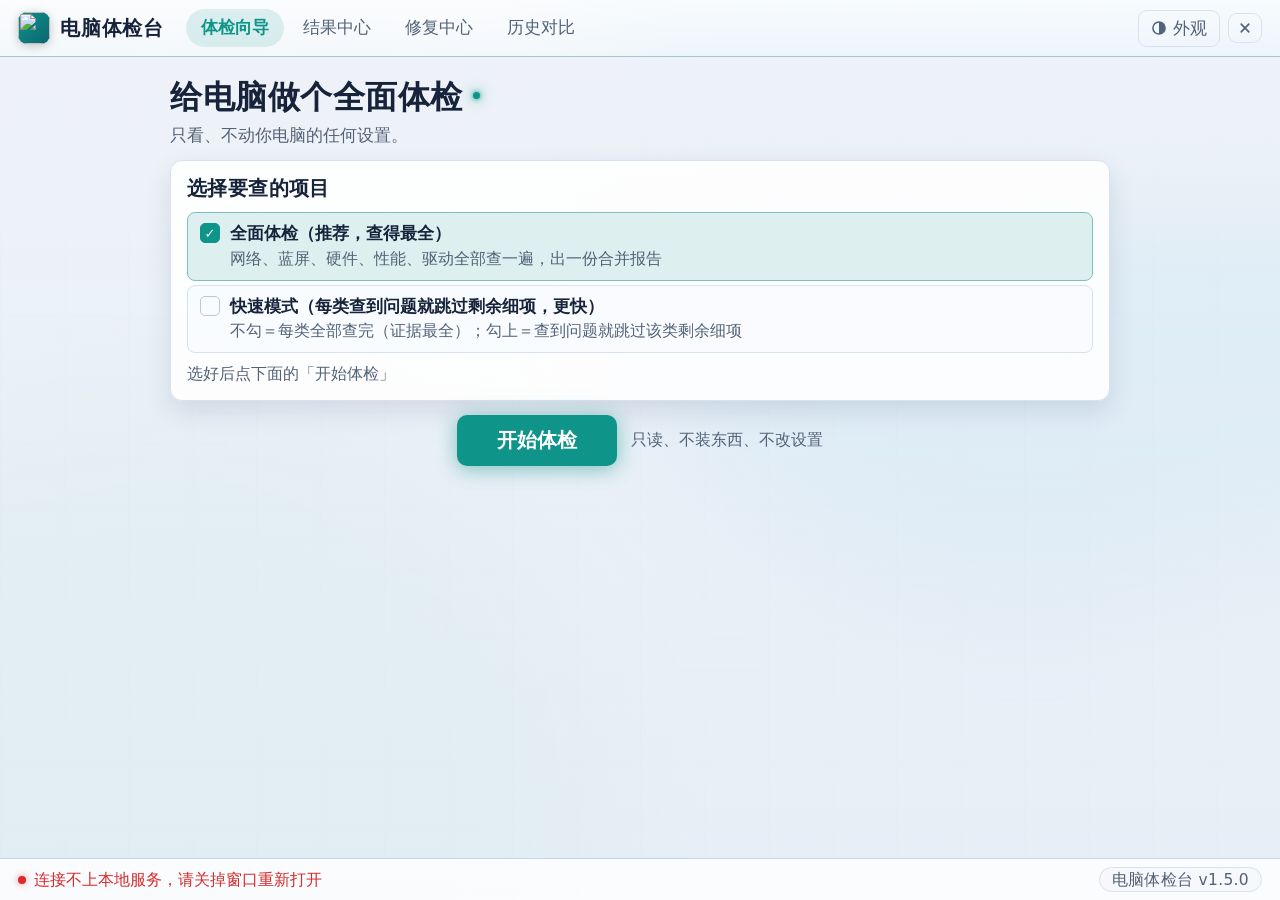
==== diag-lite/ui/index.html @ 146d3df9 "chore: 清理代码注释中的内部开发术语" ====
<!DOCTYPE html>
<html lang="zh-CN" data-theme="dark" data-accent="cyan">
<head>
<meta charset="utf-8">
<meta name="viewport" content="width=device-width, initial-scale=1">
<title data-i18n="chrome.app_title">电脑体检台</title>
<link rel="icon" type="image/png" href="favicon.png">
<link rel="stylesheet" href="style.css">
<!-- 语言包直载（零依赖断网红线：<script> 直载不用 fetch）；先于 app.js 执行 -->
<script src="i18n/zh-CN.js" charset="utf-8" defer></script>
<script src="i18n/en-US.js" charset="utf-8" defer></script>
<script src="app.js" defer></script>
</head>
<body>
<a class="skip-link" href="#main" data-i18n="chrome.skip_link">跳到主内容</a>

<header class="topbar">
  <div class="brand">
    <!-- logo 快改后门：替换 ui/brand.png 即换图（server 需带对应静态映射），勿写死进样式 -->
    <span class="brand-mark"><img src="brand.png" alt=""></span>
    <div class="brand-text"><b data-i18n="chrome.app_title">电脑体检台</b></div>
  </div>
  <nav class="tabs" id="tabs" aria-label="主导航" data-i18n-aria="chrome.nav_aria">
    <button class="tab active" data-view="wizard"><span class="tab-full" data-i18n="chrome.tab_wizard">体检向导</span><span class="tab-short" data-i18n="chrome.tab_wizard_s">向导</span></button>
    <button class="tab" data-view="results"><span class="tab-full" data-i18n="chrome.tab_results">结果中心</span><span class="tab-short" data-i18n="chrome.tab_results_s">结果</span></button>
    <button class="tab" data-view="repair"><span class="tab-full" data-i18n="chrome.tab_repair">修复中心</span><span class="tab-short" data-i18n="chrome.tab_repair_s">修复</span></button>
    <button class="tab" data-view="history"><span class="tab-full" data-i18n="chrome.tab_history">历史对比</span><span class="tab-short" data-i18n="chrome.tab_history_s">历史</span></button>
  </nav>
  <div class="top-actions">
    <button class="icon-btn" id="btn-appearance" aria-haspopup="menu" aria-expanded="false" aria-controls="appearance-menu" title="外观：明暗、强调色、背景原画" data-i18n-title="chrome.appearance_title">
      <svg class="ic" viewBox="0 0 16 16" aria-hidden="true"><circle cx="8" cy="8" r="6.1" fill="none" stroke="currentColor" stroke-width="1.5"/><path d="M8 1.9 A6.1 6.1 0 0 1 8 14.1 Z" fill="currentColor"/></svg>
      <span class="ic-label" data-i18n="chrome.appearance">外观</span>
    </button>
    <button class="icon-btn danger icon-only" id="btn-close" aria-label="关闭电脑体检台" title="关闭" data-i18n-aria="chrome.close_aria" data-i18n-title="chrome.close_title">
      <svg class="ic" viewBox="0 0 16 16" aria-hidden="true"><path d="M4.2 4.2 L11.8 11.8 M11.8 4.2 L4.2 11.8" stroke="currentColor" stroke-width="1.7" stroke-linecap="round"/></svg>
    </button>
  </div>
  <!-- 外观菜单（v1.1.0 A 段：主题/强调色/背景三个入口合并，窄窗只留图标；1025 i18n 加语言行） -->
  <div class="menu hidden" id="appearance-menu" role="menu" aria-labelledby="btn-appearance">
    <div class="menu-title" data-i18n="chrome.appearance">外观</div>
    <div class="menu-row">
      <span class="menu-label" data-i18n="chrome.menu_theme">明暗</span>
      <div class="seg" id="theme-seg">
        <button class="seg-btn" role="menuitemradio" data-theme-opt="auto" data-i18n="chrome.theme_auto">自动</button>
        <button class="seg-btn" role="menuitemradio" data-theme-opt="dark" data-i18n="chrome.theme_dark">深色</button>
        <button class="seg-btn" role="menuitemradio" data-theme-opt="light" data-i18n="chrome.theme_light">浅色</button>
      </div>
    </div>
    <div class="menu-row">
      <span class="menu-label" data-i18n="chrome.menu_lang">语言</span>
      <div class="seg" id="lang-seg">
        <button class="seg-btn" role="menuitemradio" data-lang-opt="zh-CN">中文</button>
        <button class="seg-btn" role="menuitemradio" data-lang-opt="en-US">English</button>
      </div>
    </div>
    <div class="menu-row">
      <span class="menu-label" data-i18n="chrome.menu_accent">强调色</span>
      <div class="swatches" id="accent-row"></div>
    </div>
    <div class="menu-sep"></div>
    <button class="menu-item" id="btn-bg" role="menuitem" data-i18n="chrome.btn_bg">看背景大图</button>
    <button class="menu-item" id="appearance-reset" role="menuitem" data-i18n="chrome.appearance_reset">恢复默认外观</button>
  </div>
</header>

<main id="main">
  <!-- 视图一：体检向导（单列纵向流：说明→三步→选择→开始→进度） -->
  <section class="view active" id="view-wizard">
    <div class="hero">
      <h1 data-i18n="chrome.hero_title">给电脑做个全面体检</h1>
      <p data-i18n="chrome.slogan">只看、不动你电脑的任何设置。</p>
      <p class="last-run hidden" id="last-run"></p>
    </div>
    <!-- 首次启动三步引导：没跑过体检才显示；点「知道了」或跑完一轮=永久收起（localStorage 记忆） -->
    <div class="card first-guide hidden" id="first-guide">
      <div class="card-title" data-i18n="chrome.guide_title">第一次用？跟着这三步走</div>
      <ol class="fg-steps">
        <li><b>1</b><span data-i18n-html="chrome.guide_s1_html">点「开始体检」<small>默认全面体检，不用改</small></span></li>
        <li><b>2</b><span data-i18n="chrome.guide_s2">等几分钟出报告</span></li>
        <li><b>3</b><span data-i18n="chrome.guide_s3">去「修复中心」照提示修</span></li>
      </ol>
      <div class="fg-btn-row"><button class="btn" id="fg-got-it" data-i18n="chrome.guide_ok">知道了</button></div>
    </div>
    <div class="card" id="select-card">
      <div class="card-title" data-i18n="chrome.select_title">选择要查的项目</div>
      <div class="check-grid" id="check-grid">
        <label class="check-item all" id="chk-all-item">
          <input type="checkbox" id="chk-all" checked>
          <span class="box"></span>
          <span class="txt"><b data-i18n="chrome.all_name">全面体检（推荐，查得最全）</b><small id="chk-all-tip" data-i18n="chrome.all_tip">网络、蓝屏、硬件、性能、驱动全部查一遍，出一份合并报告</small></span>
        </label>
        <!-- 五棵单树由 app.js 按 /api/meta 注入 -->
      </div>
      <label class="check-item fast" id="chk-fast-item">
        <input type="checkbox" id="chk-fast">
        <span class="box"></span>
        <span class="txt"><b data-i18n="chrome.fast_name">快速模式（每类查到问题就跳过剩余细项，更快）</b><small data-i18n="chrome.fast_tip">不勾＝每类全部查完（证据最全）；勾上＝查到问题就跳过该类剩余细项</small></span>
      </label>
      <div class="hint" id="sel-hint" data-i18n="chrome.sel_hint">选好后点下面的「开始体检」</div>
    </div>
    <div class="cta-row">
      <button class="btn-primary" id="btn-run" data-i18n="chrome.run">开始体检</button>
      <span class="cta-note" data-i18n="chrome.cta_note">只读、不装东西、不改设置</span>
    </div>
    <div class="card hidden" id="run-card">
      <div class="run-head">
        <div class="current" id="current-label" data-i18n="chrome.preparing">正在准备…</div>
        <div class="pct" id="pct-label">0 / 0 项</div>
      </div>
      <div class="progress"><div class="progress-fill" id="progress-fill"></div></div>
      <div class="log" id="log-box" role="log" aria-live="polite"></div>
    </div>
  </section>

  <!-- 视图二：结果中心（v1.1.0 A 段：问题优先——按严重度归并，全部检查项另开一页） -->
  <section class="view" id="view-results">
    <div class="verdict-banner hidden" id="verdict-banner"></div>
    <!-- 先修这个（v1.4.0）：跨树根因关联+行动优先级——同一元凶的多项 FAIL 合并成一个行动项，
         按收益÷风险×把握排序；每项一键跳修复中心对应卡或该项说明。纯前端规则表，判定层零碰 -->
    <div class="card first-fix hidden" id="first-fix"></div>
    <!-- 和上次比：本次 vs 上一份报告的一行摘要（无历史报告时不显示） -->
    <div class="card delta-bar hidden" id="delta-bar"></div>

    <div class="card empty-state hidden" id="result-empty">
      <div class="empty-glyph" aria-hidden="true">✦</div>
      <h3 data-i18n="chrome.empty_results_title">还没有体检结果</h3>
      <p data-i18n="chrome.empty_results_body">跑完一轮体检，这里会按「高 / 中 / 低」把问题列出来，每一项都能直接跳到修复方式。</p>
      <button class="btn-primary" id="btn-empty-run" data-i18n="chrome.empty_run">去跑体检</button>
    </div>

    <div id="results-body" class="hidden">
      <div class="results-bar">
        <div class="seg" id="result-filter" role="tablist" aria-label="结果视图">
          <button class="seg-btn active" id="filter-problems" data-filter="problems" role="tab" aria-selected="true"><span data-i18n="chrome.filter_problems">只看问题</span><span class="seg-count" id="cnt-problems"></span></button>
          <button class="seg-btn" id="filter-all" data-filter="all" role="tab" aria-selected="false"><span data-i18n="chrome.filter_all">全部检查项</span><span class="seg-count" id="cnt-all"></span></button>
        </div>
        <div class="results-actions">
          <button class="btn" id="btn-browser" disabled data-i18n="chrome.full_report">完整报告</button>
          <button class="btn" id="btn-copylist" disabled data-i18n="chrome.copy_list">复制问题清单</button>
          <button class="btn" id="btn-folder" data-i18n="chrome.report_folder">报告文件夹</button>
          <button class="btn" id="btn-again" data-i18n="chrome.run_again">再跑一次</button>
        </div>
      </div>
      <div class="split">
        <div class="card tree-card">
          <div class="problems hidden" id="problem-list"></div>
          <div class="tree hidden" id="result-tree"></div>
        </div>
        <div class="detail">
          <div class="detail-head">
            <h2 id="sel-title" data-i18n="chrome.pick_check">选择一个检查项</h2>
            <button class="btn" id="btn-goto-repair" hidden data-i18n="chrome.goto_repair">去修复</button>
          </div>
          <div class="detail-hint hidden" id="detail-hint"></div>
          <details class="ev-fold" id="ev-fold">
            <summary id="ev-label" data-i18n="chrome.ev_label">看原始记录（这一项查了什么）</summary>
            <pre class="ev" id="ev-box"></pre>
          </details>
          <div class="detail-label" id="detail-label" data-i18n="chrome.how_fix">怎么修</div>
          <pre class="sug" id="sug-box"></pre>
          <button class="btn" id="btn-copy" disabled data-i18n="chrome.copy_fix">复制修复方法</button>
        </div>
      </div>
      <details class="glossary" id="glossary">
        <summary data-i18n="chrome.glossary_summary">术语小抄（SKIP / WHEA / 驱动过滤层 / 还原点…）</summary>
        <dl id="glossary-list"></dl>
      </details>
    </div>
  </section>

  <!-- 视图三：修复中心（绿=可代跑，黄=确认后代跑，红=只给步骤；常用修复折叠到最后） -->
  <section class="view" id="view-repair">
    <div class="hero small">
      <h1 data-i18n="chrome.tab_repair">修复中心</h1>
      <p data-i18n-html="chrome.repair_hero_html">先看问题，再决定修不修。<span class="lv-inline green">绿色</span>可以直接代跑，<span class="lv-inline yellow">黄色</span>逐项确认后才会动，<span class="lv-inline red">红色</span>只给步骤、工具永远不动手。红色动作弄错可能开不了机，一定先看完「怎么撤销」。</p>
    </div>
    <div class="card">
      <div class="card-title repair-count-title"><span data-i18n="chrome.repair_round_title">这轮查出来的问题</span><span class="ri-count" id="ri-count"></span></div>
      <div id="repair-list"><div class="placeholder" data-i18n="chrome.repair_placeholder">还没有检查结果——先去「体检向导」跑一轮；下面的常用修复不用体检也能用。</div></div>
    </div>
    <!-- 修复小史：最近修过什么、成没成；没修过就不显示 -->
    <details class="card rep-hist hidden" id="repair-hist">
      <summary data-i18n="chrome.repair_hist_title">修复小史（最近 20 次）</summary>
      <div id="rep-hist-body"></div>
    </details>
  </section>

  <!-- 视图四：历史对比（报告列表+两次对比+问题数趋势；只读展示层） -->
  <section class="view" id="view-history">
    <div class="hero small">
      <h1 data-i18n="chrome.hist_hero_title">历史对比</h1>
      <p data-i18n="chrome.hist_hero_body">每次体检的记录都留在这里。选两份报告对比，能看到哪些问题修好了、哪些是新出现的。</p>
    </div>
    <div class="card">
      <div class="card-title" data-i18n="chrome.hist_list_title">体检记录</div>
      <div id="hist-list" class="hist-list"><div class="placeholder" data-i18n="chrome.hist_placeholder">还没有历史报告——跑完一轮体检，这里会记住每次的结果。</div></div>
    </div>
    <div class="card" id="hist-compare-card" hidden>
      <div class="card-title" data-i18n="chrome.cmp_title">两次对比</div>
      <div class="cmp-pick">
        <label class="cmp-lab"><span data-i18n="chrome.cmp_old">较早一次</span><select id="cmp-old"></select></label>
        <label class="cmp-lab"><span data-i18n="chrome.cmp_new">较近一次</span><select id="cmp-new"></select></label>
        <button class="btn" id="btn-compare" data-i18n="chrome.cmp_btn">对比</button>
      </div>
      <div id="cmp-out" class="cmp-out"></div>
    </div>
    <div class="card" id="hist-trend-card" hidden>
      <div class="card-title" data-i18n="chrome.trend_title">问题数趋势</div>
      <p class="hint" data-i18n="chrome.trend_hint">每份报告发现的问题数，越低越好。改善还是恶化，一眼可看。</p>
      <div id="trend-list" class="trend-list"></div>
    </div>
  </section>
</main>

<footer class="statusbar">
  <span id="status-left" data-state="idle" data-i18n="chrome.status_ready">就绪</span>
  <span id="status-right"><span class="ver-chip">电脑体检台 v1.5.0</span></span>
</footer>

<!-- 关闭确认弹层（网页内弹层，不用同步模态框） -->
<div class="overlay hidden" id="overlay" role="dialog" aria-modal="true" aria-labelledby="ov-title">
  <div class="modal">
    <div class="modal-title" id="ov-title" data-i18n="chrome.quit_title">体检没跑完，确定退出？</div>
    <div class="modal-sub" data-i18n="chrome.quit_body">退出会停掉正在跑的检查，这一轮不会出报告。</div>
    <div class="modal-btns">
      <button class="btn-primary" id="modal-stay" data-i18n="chrome.quit_stay">继续检查</button>
      <button class="btn danger" id="modal-exit" data-i18n="chrome.quit_exit">退出</button>
    </div>
  </div>
</div>

<!-- 复制兜底弹层（自动复制失败的极端环境：文字已选好，按 Ctrl+C 即可） -->
<div class="overlay hidden" id="copy-overlay" role="dialog" aria-modal="true" aria-labelledby="copy-title">
  <div class="modal">
    <div class="modal-title" id="copy-title" data-i18n="chrome.copy_fix">复制修复方法</div>
    <div class="modal-sub" data-i18n="chrome.copy_fallback_body">自动复制没成功。下面的文字已经替你选好了——按 Ctrl+C 复制，再点「好了」。</div>
    <textarea id="copy-ta" readonly rows="9"></textarea>
    <div class="modal-btns"><button class="btn-primary" id="copy-ok" data-i18n="chrome.copy_ok">好了</button></div>
  </div>
</div>

<!-- 背景图弹层（程序生成图；点任意处关闭） -->
<div class="overlay hidden" id="bg-overlay">
  <figure class="bg-figure">
    <div class="bg-pair">
      <div class="bg-item">
        <img src="bg.jpg" alt="深色主题背景图" data-i18n-aria="chrome.bg_dark">
        <span data-i18n="chrome.bg_dark">深色主题背景</span>
      </div>
      <div class="bg-item">
        <img src="bg-light.jpg" alt="浅色主题背景图" data-i18n-aria="chrome.bg_light">
        <span data-i18n="chrome.bg_light">浅色主题背景</span>
      </div>
    </div>
    <figcaption data-i18n="chrome.bg_caption">程序生成的抽象背景图 · 无版权限制 · 点任意处关闭</figcaption>
  </figure>
</div>

<!-- 收尾告别层（服务已停、窗口待关时兜底显示） -->
<div class="overlay hidden" id="bye-overlay" role="dialog" aria-modal="true" aria-labelledby="bye-title">
  <div class="modal">
    <div class="modal-title" id="bye-title" data-i18n="chrome.bye_title">已退出</div>
    <div class="modal-sub" data-i18n="chrome.bye_body">体检服务已停止，后台没有留下任何进程。这个窗口现在可以关掉了。</div>
    <div class="modal-btns"><button class="btn-primary" id="bye-ok" data-i18n="chrome.bye_ok">好的</button></div>
  </div>
</div>

<!-- 版本更新弹层（更新内容在用户 UI 弹一次，不打扰第二次；完整开发史=仓库 CHANGELOG.md） -->
<div class="overlay hidden" id="update-modal" role="dialog" aria-modal="true" aria-labelledby="um-title">
  <div class="modal">
    <div class="modal-title" id="um-title"></div>
    <ul id="um-list" class="um-list"></ul>
    <div class="modal-btns">
      <button class="btn-primary" id="um-ok" data-i18n="chrome.um_ok">知道了</button>
    </div>
  </div>
</div>

<!-- 修复执行前确认弹层（绿色需管理员预告 / 黄色逐项确认三行+回滚包先行+可选还原点） -->
<div class="overlay hidden" id="repair-modal" role="dialog" aria-modal="true" aria-labelledby="rm-title">
  <div class="modal">
    <div class="modal-title" id="rm-title" data-i18n="chrome.rm_title">修复确认</div>
    <div class="modal-sub" id="rm-sub"></div>
    <div id="rm-rows"></div>
    <div class="modal-btns">
      <button class="btn" id="rm-cancel" data-i18n="chrome.rm_cancel">取消</button>
      <button class="btn-primary" id="rm-go" data-i18n="chrome.rm_go">执行</button>
    </div>
  </div>
</div>

<!-- 红级分步指南弹层（警示色；工具永不代跑；整段可复制） -->
<div class="overlay hidden" id="guide-overlay" role="dialog" aria-modal="true" aria-labelledby="gd-title">
  <div class="modal guide-modal">
    <div class="modal-title warn-title" id="gd-title" data-i18n="chrome.gd_title_default">⚠ 高风险操作 · 只给步骤，工具不会代跑</div>
    <div class="modal-sub" id="gd-sub"></div>
    <div id="gd-rows"></div>
    <div class="modal-btns">
      <button class="btn" id="gd-copy" data-i18n="chrome.gd_copy">复制全部步骤</button>
      <button class="btn-primary" id="gd-ok" data-i18n="chrome.gd_ok">我看明白了</button>
    </div>
  </div>
</div>
</body>
</html>
---- diag-lite/ui/style.css ----
/* 电脑体检台 UI · v1.2.0 · T2「霓虹深空」主题（深空底+霓虹青+发光边框）
   设计语言：深空霓虹面板 + 背景图在场（纱值随主题重拍：深 0.68/0.46/0.20/0.34，浅 0.60）；系统字体，零 CDN、零构建、断网可用。
   字号阶梯（只有四档）：--fs-1 15.5 辅助 / --fs-2 17 正文控件 / --fs-3 20 小标题 / --fs-4 32 展示
   红线（逐字保留）：pre.ev / pre.sug / .log 行高 26px，定高 338 / 260 / 208px；动字号必复测整除。
   主题：CSS 变量 + <html data-theme data-accent>（默认 accent=青色 cyan）；深色铺背景图 + 渐变纱，浅色白卡实心。 */

:root, html[data-theme="dark"] {
  color-scheme: dark;
  --bg: #060c18;
  --bg-glow: #0e1c34;
  --panel: #0a1426;
  --panel-2: #0e1a30;
  --panel-hi: #16264a;
  --line: #1b3054;
  --line-hi: #2d4e86;
  --text: #e6f2ff;
  --dim: #a3bad8;
  --faint: #66788f;
  --pass: #3fd68f;
  --fail: #ff6b6b;
  --skip: #8b98ad;
  --yellow: #ffd166;
  --accent: #4cc2ff;
  --accent-soft: rgba(76, 194, 255, .14);
  --accent-ink: #04121f;
  --shadow: 0 14px 40px rgba(0, 4, 14, .62);
  --shadow-sm: 0 2px 10px rgba(2, 8, 20, .35);
  --overlay-bg: rgba(4, 9, 18, .72);
  --radius: 12px;
  --radius-sm: 8px;
  /* 背景图层（仅深色）：顶部渐变纱护字、下部透图；bg.jpg 缺失=层不绘制，渐变兜底 */
  --bg-photo: linear-gradient(180deg, rgba(4,8,16,.68) 0%, rgba(4,8,16,.46) 28%, rgba(4,8,16,.20) 64%, rgba(4,8,16,.34) 100%), url("bg.jpg") center 24% / cover no-repeat;
}

html[data-theme="light"] {
  color-scheme: light;
  --bg: #eef2f8;
  --bg-glow: #dfe8f5;
  --panel: #ffffff;
  --panel-2: #f5f8fc;
  --panel-hi: #e9eff8;
  --line: #d8e1ee;
  --line-hi: #b9c8dd;
  --text: #16233a;
  --dim: #526277;
  --faint: #7c8a9e;
  --pass: #148a4d;
  --fail: #d92b2b;
  --skip: #5f6b80;
  --yellow: #8a5a00;
  --accent-soft: rgba(30, 120, 200, .12);
  --accent-ink: #ffffff;
  --shadow: 0 10px 26px rgba(30, 50, 90, .12);
  --shadow-sm: 0 2px 8px rgba(30, 50, 90, .10);
  --overlay-bg: rgba(220, 228, 240, .78);
  /* 浅色专用亮色图 + 轻纱（v1.2.0 片3 随主题重拍 0.74→0.60；缺文件=层不绘制回退纯色） */
  --bg-photo: linear-gradient(rgba(236, 242, 248, .60), rgba(236, 242, 248, .60)), url("bg-light.jpg") center 30% / cover no-repeat;
}

html[data-accent="cyan"]   { --accent: #2dd4bf; --accent-soft: rgba(45, 212, 191, .14); --accent-ink: #03211c; }
html[data-accent="green"]  { --accent: #3fd68f; --accent-soft: rgba(63, 214, 143, .14); --accent-ink: #04241a; }
html[data-accent="violet"] { --accent: #a78bfa; --accent-soft: rgba(167, 139, 250, .16); --accent-ink: #170a2e; }
html[data-accent="orange"] { --accent: #ffb35c; --accent-soft: rgba(255, 179, 92, .16); --accent-ink: #241202; }
html[data-accent="pink"]   { --accent: #ff7b9c; --accent-soft: rgba(255, 123, 156, .16); --accent-ink: #26060f; }
html[data-theme="light"][data-accent="cyan"]   { --accent: #0e9488; --accent-soft: rgba(14, 148, 136, .13); --accent-ink: #ffffff; }
html[data-theme="light"][data-accent="green"]  { --accent-ink: #ffffff; }
html[data-theme="light"][data-accent="violet"] { --accent-ink: #ffffff; }
html[data-theme="light"][data-accent="orange"] { --accent-ink: #2a1604; }
html[data-theme="light"][data-accent="pink"]   { --accent-ink: #ffffff; }

/* 字号四档 + 内容列宽（其它尺寸一律引用变量，不再散落 px） */
:root {
  --fs-1: 15.5px;   /* 辅助：标签、元信息、证据小字 */
  --fs-2: 17px;     /* 正文：说明、控件、按钮 */
  --fs-3: 20px;     /* 小标题：卡片标题、详情标题、主按钮 */
  --fs-4: 32px;     /* 展示：hero / 大结论 */
  --content-max: 1080px;
  --mono: Consolas, "Microsoft YaHei UI", monospace;
}

* { box-sizing: border-box; }
html, body { height: 100%; }
body {
  margin: 0;
  font-family: "Segoe UI", "Microsoft YaHei UI", system-ui, sans-serif;
  font-size: var(--fs-2);
  -webkit-font-smoothing: antialiased;
  -moz-osx-font-smoothing: grayscale;
  text-rendering: optimizeLegibility;
  color: var(--text);
  background:
    var(--bg-photo),
    radial-gradient(900px 480px at 18% -8%, var(--bg-glow) 0%, transparent 62%),
    radial-gradient(760px 460px at 82% 6%, rgba(150, 45, 60, .14) 0%, transparent 60%),
    radial-gradient(700px 420px at 105% 108%, var(--bg-glow) 0%, transparent 58%),
    var(--bg);
  display: flex; flex-direction: column;
  overflow: hidden;
}
.hidden { display: none !important; }
::selection { background: color-mix(in srgb, var(--accent) 32%, transparent); }

/* 可访问性：键盘焦点永远看得见；图案按钮都带 aria-label（index.html） */
:where(button, a, summary, textarea, input):focus-visible,
:where(.pc-item, .check-item):focus-visible {
  outline: 2px solid var(--accent);
  outline-offset: 2px;
  border-radius: 8px;
}
.check-item:focus-within { outline: 2px solid var(--accent); outline-offset: 2px; }
.skip-link {
  position: absolute; left: 12px; top: -48px; z-index: 100;
  background: var(--panel); color: var(--text); padding: 8px 14px; border-radius: 8px;
  border: 1px solid var(--line-hi); font-size: var(--fs-2); text-decoration: none;
}
.skip-link:focus { top: 10px; }

/* ---------- 顶栏 ---------- */
.topbar {
  position: relative;
  display: flex; align-items: center; gap: 16px;
  padding: 9px 18px;
  border-bottom: 1px solid color-mix(in srgb, var(--accent) 30%, var(--line));
  background: linear-gradient(180deg,
    color-mix(in srgb, var(--panel) 74%, transparent),
    color-mix(in srgb, var(--panel) 42%, transparent));
  -webkit-backdrop-filter: blur(14px); backdrop-filter: blur(14px);
  -webkit-user-select: none; user-select: none;
  flex: none;
  z-index: 30;
}
.brand { display: flex; align-items: center; gap: 10px; min-width: 0; }
.brand-mark {
  width: 32px; height: 32px; border-radius: 9px;
  display: grid; place-items: center;
  background: linear-gradient(135deg, var(--accent), color-mix(in srgb, var(--accent) 55%, #0a2a55));
  color: var(--accent-ink); overflow: hidden;
  box-shadow: 0 2px 10px rgba(0, 0, 0, .22);
  flex: none;
}
.brand-mark img { width: 100%; height: 100%; object-fit: cover; display: block; }
.brand-text { line-height: 1.15; min-width: 0; }
.brand-text b { font-size: var(--fs-3); letter-spacing: .8px; display: block; white-space: nowrap; }

.tabs { display: flex; gap: 4px; margin-left: 6px; }
.tab {
  appearance: none; border: 0; background: transparent; color: var(--dim);
  font: inherit; font-size: var(--fs-2); padding: 7px 15px 8px; cursor: pointer;
  border-radius: 999px; position: relative; white-space: nowrap;
  transition: color .16s ease, background .16s ease;
}
.tab-short { display: none; }
.tab:hover { color: var(--text); background: color-mix(in srgb, var(--panel-hi) 72%, transparent); }
.tab.active { color: var(--accent); font-weight: 600; background: var(--accent-soft); }

.top-actions { margin-left: auto; display: flex; gap: 8px; align-items: center; }
.icon-btn {
  appearance: none; font: inherit; font-size: var(--fs-2);
  color: var(--dim); background: transparent; border: 1px solid var(--line);
  border-radius: 9px; padding: 6px 12px; cursor: pointer;
  white-space: nowrap;
  transition: color .14s ease, border-color .14s ease, background .14s ease, transform .08s ease;
  display: inline-flex; align-items: center; gap: 6px;
}
.icon-btn .ic { width: 16px; height: 16px; flex: none; }
.icon-btn:hover { color: var(--text); border-color: var(--line-hi); background: var(--panel-hi); }
.icon-btn:active { transform: scale(.96); }
.icon-btn.danger:hover { color: var(--fail); border-color: var(--fail); background: color-mix(in srgb, var(--fail) 10%, transparent); }
.icon-btn.icon-only { padding: 6px 8px; }

/* 外观菜单（主题/强调色/背景三入口合并） */
.menu {
  position: absolute; right: 16px; top: calc(100% - 2px); z-index: 80;
  width: 300px;
  background: color-mix(in srgb, var(--panel) 97%, transparent);
  border: 1px solid var(--line-hi); border-radius: var(--radius);
  box-shadow: var(--shadow); padding: 14px;
  -webkit-backdrop-filter: blur(16px); backdrop-filter: blur(16px);
}
.menu-title { font-size: var(--fs-1); color: var(--dim); letter-spacing: 1px; margin-bottom: 10px; }
.menu-row { display: flex; align-items: center; gap: 10px; margin-bottom: 12px; }
.menu-label { font-size: var(--fs-1); color: var(--dim); width: 52px; flex: none; }
.menu-sep { height: 1px; background: var(--line); margin: 6px 0 8px; }
.menu-item {
  appearance: none; display: block; width: 100%; text-align: left;
  font: inherit; font-size: var(--fs-2); color: var(--text);
  background: transparent; border: 0; border-radius: 8px; padding: 8px 10px; cursor: pointer;
}
.menu-item:hover { background: var(--panel-hi); }

.seg {
  display: inline-flex; gap: 2px; padding: 2px;
  background: var(--panel-2); border: 1px solid var(--line); border-radius: 10px;
}
.seg-btn {
  appearance: none; font: inherit; font-size: var(--fs-2); cursor: pointer;
  color: var(--dim); background: transparent; border: 0; border-radius: 8px; padding: 5px 12px;
  white-space: nowrap;
}
.seg-btn:hover { color: var(--text); }
.seg-btn.active { color: var(--accent-ink); background: var(--accent); font-weight: 600; }
.seg-count { margin-left: 6px; font-size: var(--fs-1); opacity: .85; }
.swatches { display: flex; gap: 8px; flex-wrap: wrap; }
.swatch {
  width: 24px; height: 24px; border-radius: 50%; cursor: pointer; border: 2px solid transparent;
  appearance: none; padding: 0;
}
.swatch.active { border-color: var(--text); box-shadow: 0 0 0 2px var(--panel) inset; }

/* ---------- 主区与视图 ---------- */
main { flex: 1; overflow: hidden; position: relative; }
main::before {
  content: ""; position: absolute; inset: 0 0 auto 0; height: 210px; pointer-events: none;
  background: linear-gradient(to bottom, var(--bg) 0%, color-mix(in srgb, var(--bg) 72%, transparent) 52%, transparent 100%);
}
.view { position: absolute; inset: 0; overflow: auto; padding: 16px 28px 30px; display: none; }
.view.active { display: block; animation: viewIn 220ms ease-out; }
@keyframes viewIn { from { opacity: 0; transform: translateY(8px); } to { opacity: 1; transform: none; } }
.view > * { max-width: var(--content-max); margin-left: auto; margin-right: auto; }
#view-wizard > * { max-width: 940px; }
.view::-webkit-scrollbar { width: 10px; }
.view::-webkit-scrollbar-thumb { background: var(--line-hi); border-radius: 6px; }

.hero { margin: 4px auto 12px; }
.hero h1 {
  margin: 0 0 5px; font-size: clamp(26px, 2.5vw, var(--fs-4)); font-weight: 700;
  letter-spacing: .5px; line-height: 1.25;
}
html[data-theme="dark"] .hero h1 { text-shadow: 0 0 18px color-mix(in srgb, var(--accent) 42%, transparent); }
.hero h1::after {
  content: ""; display: inline-block; width: 7px; height: 7px; margin-left: 10px; border-radius: 50%;
  background: var(--accent); box-shadow: 0 0 16px var(--accent), 0 0 5px var(--accent); vertical-align: 22%;
}
.hero p { margin: 0; color: var(--dim); font-size: var(--fs-2); line-height: 1.55; }
.hero.small h1 { font-size: var(--fs-3); }
.hero.small p { font-size: var(--fs-2); }

/* 首次启动三步引导卡（常驻三步条已删，首次教学只在此卡）：没跑过体检才显示；accent 左边条醒目但不喧宾 */
.first-guide { margin: 0 auto 12px; border-left: 3px solid var(--accent); }
.fg-steps {
  list-style: none; margin: 8px 0 0; padding: 0;
  display: grid; grid-template-columns: repeat(3, 1fr); gap: 10px;
}
.fg-steps li { display: flex; align-items: flex-start; gap: 10px; }
.fg-steps b {
  flex: none; width: 24px; height: 24px; border-radius: 6px;
  display: grid; place-items: center; font-size: var(--fs-1);
  background: var(--accent-soft); color: var(--accent); border: 1px solid var(--accent);
}
html[data-theme="dark"] .fg-steps b { box-shadow: 0 0 10px color-mix(in srgb, var(--accent) 45%, transparent); }
.fg-steps span { display: flex; flex-direction: column; gap: 2px; font-size: var(--fs-2); font-weight: 600; line-height: 1.35; }
.fg-steps small { font-size: var(--fs-1); font-weight: 400; color: var(--dim); }
.fg-btn-row { margin-top: 10px; text-align: right; }
/* 版本更新弹窗清单（1024）：紧凑人话条目 */
.um-list { margin: 10px 0 0; padding-left: 20px; display: grid; gap: 6px; font-size: var(--fs-2); line-height: 1.5; }
#update-modal .modal { width: min(520px, calc(100vw - 48px)); }
@media (max-width: 560px) { .fg-steps { grid-template-columns: 1fr; } }

/* ---------- 卡片 / 勾选 ---------- */
.card {
  background: color-mix(in srgb, var(--panel) 90%, transparent);
  border: 1px solid var(--line);
  border-radius: var(--radius);
  padding: 14px 16px;
  margin-bottom: 14px;
  box-shadow: var(--shadow);
}
html[data-theme="dark"] .card {
  background: color-mix(in srgb, var(--panel) 58%, transparent);
  -webkit-backdrop-filter: blur(20px); backdrop-filter: blur(20px);
  border-color: color-mix(in srgb, var(--accent) 38%, var(--line-hi));
  box-shadow: var(--shadow), 0 0 22px color-mix(in srgb, var(--accent) 12%, transparent);
}
.card-title { font-size: var(--fs-3); font-weight: 700; color: var(--text); margin-bottom: 10px; letter-spacing: .4px; }

.check-grid { display: grid; grid-template-columns: 1fr 1fr; gap: 8px 12px; }
.check-item {
  display: flex; align-items: flex-start; gap: 10px;
  padding: 9px 12px; border: 1px solid var(--line); border-radius: var(--radius-sm);
  cursor: pointer; transition: border-color .12s, background .12s; position: relative;
  background: color-mix(in srgb, var(--panel-2) 48%, transparent);
}
.check-item:hover { border-color: var(--line-hi); background: var(--panel-2); }
.check-item:has(input:checked) { border-color: color-mix(in srgb, var(--accent) 45%, var(--line)); }
.check-item.all { grid-column: 1 / -1; background: var(--accent-soft); border-color: color-mix(in srgb, var(--accent) 35%, var(--line)); }
#check-grid > .tree-item:last-child { grid-column: 1 / -1; }
.check-item.fast { margin-top: 4px; width: 100%; }
.check-item.disabled { opacity: .55; cursor: default; }
.check-item.disabled:hover { border-color: var(--line); background: transparent; }
.check-item input { position: absolute; opacity: 0; pointer-events: none; }
.check-item .box {
  flex: none; width: 20px; height: 20px; margin-top: 1px;
  border: 1.5px solid var(--line-hi); border-radius: 5px;
  display: grid; place-items: center; font-size: 13px; color: transparent;
  transition: background .1s, border-color .1s;
}
.check-item input:checked + .box { background: var(--accent); border-color: var(--accent); color: var(--accent-ink); }
.check-item input:checked + .box::before { content: "✓"; font-weight: 700; }
.check-item .txt b { display: block; font-size: var(--fs-2); font-weight: 600; line-height: 1.4; }
.check-item .txt small {
  display: -webkit-box; -webkit-line-clamp: 2; -webkit-box-orient: vertical; overflow: hidden;
  color: var(--dim); font-size: var(--fs-1); margin-top: 2px; line-height: 1.45;
}
.hint { margin-top: 10px; font-size: var(--fs-1); color: var(--dim); min-height: 21px; line-height: 1.5; }
.hint.warn { color: var(--yellow); }
.cta-row { margin: 2px auto 14px; display: flex; gap: 14px; align-items: center; justify-content: center; flex-wrap: wrap; }
.cta-note { font-size: var(--fs-1); color: var(--dim); }

/* ---------- 按钮（只两档：17 次按钮 / 20 主按钮） ---------- */
.btn, .btn-primary {
  appearance: none; font: inherit; font-size: var(--fs-2);
  border-radius: 10px; padding: 9px 18px; cursor: pointer;
  transition: filter .12s, background .12s, border-color .12s, transform .08s;
}
.btn { color: var(--text); background: var(--panel-2); border: 1px solid var(--line); }
.btn:hover:not(:disabled) { background: var(--panel-hi); border-color: var(--line-hi); }
.btn:active:not(:disabled) { transform: translateY(1px); }
.btn:disabled { color: var(--faint); background: transparent; border-color: var(--line); cursor: default; }
.btn.danger { color: var(--fail); border-color: color-mix(in srgb, var(--fail) 45%, var(--line)); }
.btn.danger:hover:not(:disabled) { background: color-mix(in srgb, var(--fail) 14%, transparent); border-color: var(--fail); }
.btn-primary {
  color: var(--accent-ink); background: var(--accent); border: 1px solid transparent; font-weight: 700;
  font-size: var(--fs-3); min-width: 160px; padding: 11px 30px;
  box-shadow: 0 4px 18px color-mix(in srgb, var(--accent) 34%, transparent), 0 0 26px color-mix(in srgb, var(--accent) 18%, transparent);
}
.btn-primary:hover:not(:disabled) { filter: brightness(1.1); }
.btn-primary:disabled { background: var(--panel-hi); color: var(--faint); box-shadow: none; cursor: default; }
.btn-primary.danger, .btn-primary.running { background: var(--fail); color: #fff; }

.lv-inline { font-weight: 600; }
.lv-inline.green { color: var(--pass); }
.lv-inline.yellow { color: var(--yellow); }
.lv-inline.red { color: var(--fail); }

/* ---------- 跑批进度 ---------- */
.run-head { display: flex; align-items: baseline; justify-content: space-between; gap: 12px; margin-bottom: 10px; }
.current { font-size: var(--fs-2); color: var(--text); min-height: 22px; }
.pct { font-size: var(--fs-1); color: var(--dim); font-variant-numeric: tabular-nums; white-space: nowrap; }
.progress { height: 12px; border-radius: 8px; background: var(--panel-2); border: 1px solid var(--line); overflow: hidden; }
.progress-fill {
  height: 100%; width: 0%; border-radius: 7px;
  background: linear-gradient(90deg, color-mix(in srgb, var(--accent) 55%, #0a4a5e), var(--accent) 70%, color-mix(in srgb, var(--accent) 72%, #ffffff));
  box-shadow: 0 0 12px color-mix(in srgb, var(--accent) 40%, transparent);
  transition: width .3s ease;
}
.running .progress-fill {
  background-image: linear-gradient(110deg, rgba(255,255,255,.28) 25%, transparent 40%, rgba(255,255,255,.28) 60%);
  background-size: 220% 100%;
  animation: sheen 1.3s linear infinite;
}
@keyframes sheen { from { background-position: 130% 0; } to { background-position: -90% 0; } }

/* 红线块①：日志 定高 338 / 行高 26px */
.log {
  margin-top: 12px; height: 338px; overflow-y: auto;
  background: var(--panel-2); border: 1px solid var(--line); border-radius: var(--radius-sm);
  padding: 8px 12px;
  font-family: var(--mono); font-size: var(--fs-2); line-height: 26px;
  overflow-wrap: anywhere;
}
.log::-webkit-scrollbar { width: 10px; }
.log::-webkit-scrollbar-thumb { background: var(--line-hi); border-radius: 6px; }
.log .ln { white-space: pre-wrap; overflow-wrap: anywhere; }
.st-pass { color: var(--pass); }
.st-fail { color: var(--fail); }
.st-skip { color: var(--skip); }
.st-dim  { color: var(--dim); }

/* ---------- 结果中心：大结论 ---------- */
.verdict-banner {
  display: flex; align-items: center; gap: 14px 22px; flex-wrap: wrap;
  background: color-mix(in srgb, var(--panel) 90%, transparent);
  border: 1px solid var(--line-hi); border-left: 4px solid var(--accent);
  border-radius: var(--radius); padding: 16px 22px; margin-bottom: 14px;
  box-shadow: var(--shadow);
}
html[data-theme="dark"] .verdict-banner {
  background: color-mix(in srgb, var(--panel) 62%, transparent);
  -webkit-backdrop-filter: blur(20px); backdrop-filter: blur(20px);
  border-color: color-mix(in srgb, var(--accent) 30%, var(--line-hi));
  box-shadow: var(--shadow), 0 0 22px color-mix(in srgb, var(--accent) 10%, transparent);
}
.verdict-banner.bad { border-left-color: var(--fail); }

/* 修复小史：折叠卡，一行一次修复 */
.rep-hist summary { cursor: pointer; font-weight: 700; font-size: var(--fs-2); }
.rh-row { display: flex; align-items: baseline; gap: 12px; flex-wrap: wrap; padding: 6px 0; border-bottom: 1px solid color-mix(in srgb, var(--line) 60%, transparent); font-size: var(--fs-1); }
.rh-row:last-child { border-bottom: none; }
.rh-time { color: var(--dim); font-variant-numeric: tabular-nums; }
.rh-name { font-weight: 600; }
.rh-lv { font-size: var(--fs-1); }
.rh-lv.lv-green { color: var(--pass); }
.rh-lv.lv-yellow { color: #d9a410; }
.rh-lv.lv-red { color: var(--fail); }
.rh-ok { color: var(--pass); font-weight: 600; }
.rh-bad { color: var(--fail); font-weight: 600; }

/* 和上次比摘要行：横幅下一行，轻量不抢戏 */
.delta-bar {
  display: flex; align-items: center; justify-content: space-between; gap: 12px; flex-wrap: wrap;
  padding: 10px 16px; border-left: 4px solid var(--accent);
}

/* 先修这个（v1.4.0）：根因关联行动区——合并项+单项行动，按收益÷风险×把握排序 */
.first-fix { border-left: 4px solid var(--accent); }
.ff-intro { font-size: var(--fs-2); color: var(--dim); line-height: 1.5; margin: 2px 0 10px; }
.ff-item {
  padding: 10px 14px; margin-bottom: 8px; border-radius: var(--radius-sm);
  border: 1px solid color-mix(in srgb, var(--accent) 24%, var(--line));
  background: color-mix(in srgb, var(--panel-2) 46%, transparent);
}
.ff-item.single { border-color: var(--line); background: color-mix(in srgb, var(--panel-2) 30%, transparent); }
.ff-head { display: flex; align-items: center; gap: 8px; flex-wrap: wrap; }
.ff-head b { font-size: var(--fs-3); }
.ff-tag {
  font-size: var(--fs-1); font-weight: 600; border-radius: 999px; padding: 2px 10px;
  color: var(--accent); border: 1px solid color-mix(in srgb, var(--accent) 45%, var(--line));
  background: var(--accent-soft); white-space: nowrap;
}
.ff-tag.sev { color: var(--dim); border-color: var(--line); background: var(--panel-2); }
.ff-why { font-size: var(--fs-2); color: var(--dim); line-height: 1.5; margin: 6px 0; }
.ff-chips { display: flex; gap: 6px; flex-wrap: wrap; margin: 4px 0 6px; }
.ff-chip {
  font-size: var(--fs-1); padding: 2px 10px; border-radius: 999px; cursor: pointer;
  color: var(--dim); background: var(--panel-2); border: 1px solid var(--line);
}
.ff-chip:hover { color: var(--text); border-color: var(--line-hi); }
.ff-btns { display: flex; gap: 8px; }
.ff-btns .btn, .ff-btns .btn-primary { padding: 6px 16px; }

/* 分步指南五要素步骤：在哪/点什么/输入什么/算成功/失败了先——一行一要素零废话 */
.bb-step {
  display: flex; gap: 10px; padding: 10px 12px; margin-bottom: 8px;
  border: 1px solid color-mix(in srgb, var(--fail) 30%, var(--line));
  border-radius: var(--radius-sm); background: color-mix(in srgb, var(--panel-2) 40%, transparent);
}
.bb-num {
  flex: 0 0 auto; width: 24px; height: 24px; border-radius: 999px; margin-top: 2px;
  display: inline-flex; align-items: center; justify-content: center;
  font-size: var(--fs-1); font-weight: 700; color: var(--fail);
  border: 1px solid color-mix(in srgb, var(--fail) 45%, var(--line));
}
.bb-body { flex: 1 1 auto; min-width: 0; }
.bb-title { font-size: var(--fs-3); font-weight: 600; margin-bottom: 4px; }
.bb-lines { display: flex; flex-direction: column; gap: 3px; }
.bb-line { display: flex; gap: 8px; align-items: baseline; font-size: var(--fs-2); line-height: 1.55; }
.bb-key {
  flex: 0 0 92px; font-size: var(--fs-1); font-weight: 600; color: var(--accent);
  white-space: nowrap; text-align: right;
}
.bb-val { flex: 1 1 auto; min-width: 0; overflow-wrap: anywhere; }

/* 官方依据链接行（权威溯源） */
.src-row { border-top: 1px dashed var(--line); padding-top: 6px; margin-top: 2px; }
.src-row .ac-key { color: var(--pass); }
.src-row a { color: var(--accent); text-decoration: underline; text-underline-offset: 3px; }
.src-row a:hover { text-decoration: none; }

/* launcher 一键直达组：小卡网格；卡内=窗口名+一句用途+「打开」按钮（文案业界口径） */
.launcher-grid { display: grid; grid-template-columns: repeat(auto-fill, minmax(300px, 1fr)); gap: 10px; }
.launcher-grid .action-card { padding: 10px 12px; }
.launcher-grid .ac-badge b { font-size: var(--fs-3); }
.lc-desc { font-size: var(--fs-2); color: var(--dim); line-height: 1.5; margin: 2px 0 6px; }
.lc-src { font-size: var(--fs-1); margin-bottom: 6px; }
.lc-src a { color: var(--accent); text-decoration: underline; text-underline-offset: 3px; }
.launcher-grid .ac-btns .btn { padding: 6px 22px; }




.delta-txt { font-size: var(--fs-2); font-weight: 600; }
.verdict-banner.ok { border-left-color: var(--pass); }
.vb-big { font-size: var(--fs-4); font-weight: 700; line-height: 1.2; letter-spacing: .5px; }
.vb-big.bad { color: var(--fail); }
.vb-big.ok { color: var(--pass); }
.vb-sub { flex: 1 1 280px; font-size: var(--fs-2); color: var(--dim); line-height: 1.5; }
.vb-stats { display: flex; gap: 8px; flex-wrap: wrap; }
.vb-sev {
  display: inline-flex; align-items: center; gap: 6px;
  font-size: var(--fs-1); font-weight: 600; border-radius: 999px; padding: 2px 11px;
  border: 1px solid var(--line); background: var(--panel-2); color: var(--dim);
}
.vb-sev.high { color: var(--fail); border-color: color-mix(in srgb, var(--fail) 45%, var(--line)); }
.vb-sev.medium { color: var(--yellow); border-color: color-mix(in srgb, var(--yellow) 45%, var(--line)); }
.vb-sev.low { color: var(--skip); }
.vb-btn { margin-left: auto; }

/* ---------- 结果中心：工具条 + 双栏 ---------- */
.results-bar {
  display: flex; align-items: center; gap: 12px; flex-wrap: wrap;
  margin-bottom: 12px;
}
.results-actions { margin-left: auto; display: flex; gap: 8px; flex-wrap: wrap; }
.results-actions .btn { padding: 7px 14px; }

.split { display: grid; grid-template-columns: minmax(300px, 1fr) 1.5fr; gap: 14px; align-items: start; }
.split > * { min-width: 0; }
.tree-card { padding: 10px 8px; max-height: calc(100vh - 250px); overflow-y: auto; }
.tree-card::-webkit-scrollbar { width: 12px; }
.tree-card::-webkit-scrollbar-thumb { background: var(--line-hi); border-radius: 6px; }
.detail {
  padding: 14px 16px;
  background: color-mix(in srgb, var(--panel) 58%, transparent);
  border: 1px solid color-mix(in srgb, var(--accent) 20%, var(--line));
  border-radius: var(--radius-sm);
  -webkit-backdrop-filter: blur(20px); backdrop-filter: blur(20px);
}

/* 结果页贴一屏：页眉/工具条固定，左清单与右详情各自滚动，不被状态栏盖住 */
#view-results.active { display: flex; flex-direction: column; overflow: hidden; padding-bottom: 12px; }
#view-results > .verdict-banner, #view-results > .empty-state { flex: none; }
#results-body { flex: 1; min-height: 0; width: 100%; display: flex; flex-direction: column; }
#results-body > .results-bar { flex: none; }
#results-body > .split { flex: 1; min-height: 0; align-items: stretch; }
#results-body > .split > .tree-card { max-height: none; }
#results-body > .split > .detail { min-height: 0; overflow-y: auto; }
#results-body > .glossary { flex: none; margin: 10px 0 0; }
@media (max-width: 900px) {
  #view-results.active { display: block; overflow: auto; }
  #results-body { display: block; }
  #results-body > .split { display: block; }
  #results-body > .split > .tree-card { max-height: 60vh; }
  #results-body > .split > .detail { overflow: visible; }
  #result-empty { margin-top: 6vh; }
}

/* 全部检查项树 */
.tree details { margin-left: 4px; }
.tree summary {
  cursor: pointer; list-style: none; padding: 5px 8px; border-radius: 7px;
  font-size: var(--fs-2); display: flex; align-items: baseline; gap: 6px; flex-wrap: wrap;
  overflow-wrap: anywhere;
}
.tree summary::-webkit-details-marker { display: none; }
.tree summary:hover { background: var(--panel-2); }
.tree summary::before { content: "▸"; color: var(--faint); font-size: 13px; transition: transform .12s; flex: none; }
.tree details[open] > summary::before { transform: rotate(90deg); }
.tree summary .t { flex: 1 1 150px; min-width: 0; overflow-wrap: anywhere; }
.tree summary .mark { flex: none; font-size: var(--fs-1); font-weight: 600; }
.tree summary .mark.pass { color: var(--pass); }
.tree summary .mark.fail { color: var(--fail); }
.tree summary .mark.skip { color: var(--skip); }
.tree .node-children { margin-left: 16px; border-left: 1px solid var(--line); padding-left: 4px; }
.tree .leaf {
  display: flex; align-items: center; gap: 6px; flex-wrap: wrap;
  padding: 4px 8px; margin-left: 20px; border-radius: 7px; cursor: pointer; font-size: var(--fs-1);
  font-family: var(--mono); line-height: 1.5;
}
.tree .leaf:hover { background: var(--panel-2); }
.placeholder, .tree .placeholder { color: var(--faint); font-size: var(--fs-2); padding: 14px 10px; line-height: 1.6; }

/* ---------- 结果中心：问题清单（按严重度归并） ---------- */
.problems { padding: 2px; }
.problem-card {
  border: 1px solid var(--line); border-left: 4px solid var(--skip);
  border-radius: var(--radius-sm); background: color-mix(in srgb, var(--panel-2) 70%, transparent);
  margin-bottom: 10px; overflow: hidden;
}
.problem-card.sev-high { border-left-color: var(--fail); }
.problem-card.sev-medium { border-left-color: var(--yellow); }
.problem-card.sev-low { border-left-color: var(--skip); }
.problem-card.sev-skip { border-left-color: var(--skip); background: color-mix(in srgb, var(--panel-2) 42%, transparent); }
.pc-head { display: flex; align-items: center; gap: 9px; flex-wrap: wrap; padding: 11px 13px 4px; }
.pc-head b { font-size: var(--fs-2); }
.sev-badge {
  flex: none; font-size: var(--fs-1); font-weight: 700; border-radius: 6px; padding: 1px 8px;
  border: 1px solid var(--line); color: var(--dim); background: var(--panel-2);
}
.sev-badge.high { color: var(--fail); border-color: color-mix(in srgb, var(--fail) 50%, var(--line)); background: color-mix(in srgb, var(--fail) 10%, transparent); }
.sev-badge.medium { color: var(--yellow); border-color: color-mix(in srgb, var(--yellow) 50%, var(--line)); background: color-mix(in srgb, var(--yellow) 10%, transparent); }
.sev-badge.low { color: var(--skip); }
.pc-count { margin-left: auto; font-size: var(--fs-1); color: var(--faint); white-space: nowrap; }
.pc-note { padding: 0 13px 4px 13px; font-size: var(--fs-1); color: var(--dim); line-height: 1.55; }
.pc-items { padding: 6px 6px 4px; }
.pc-item {
  appearance: none; display: flex; align-items: baseline; gap: 8px; width: 100%;
  text-align: left; font: inherit; font-size: var(--fs-2); color: var(--text);
  background: transparent; border: 0; border-radius: 8px; padding: 7px 9px; cursor: pointer;
  line-height: 1.45;
}
.pc-item:hover { background: var(--panel-hi); }
.pc-item.active { background: var(--accent-soft); box-shadow: inset 2px 0 0 var(--accent); }
.pc-st { flex: none; font-size: var(--fs-1); font-weight: 600; white-space: nowrap; }
.pc-tree { margin-left: auto; font-size: var(--fs-1); color: var(--faint); white-space: nowrap; }
.pc-foot { display: flex; justify-content: flex-end; padding: 2px 12px 12px; }
.pc-foot .btn { padding: 7px 16px; }

/* 空态 */
.empty-state { text-align: center; padding: 40px 24px; }
.empty-state h3 { margin: 0 0 8px; font-size: var(--fs-3); }
.empty-state p { margin: 0 auto 18px; max-width: 560px; color: var(--dim); font-size: var(--fs-2); line-height: 1.6; }
.empty-glyph {
  width: 54px; height: 54px; margin: 0 auto 14px; border-radius: 12px;
  display: grid; place-items: center; font-size: 24px; color: var(--accent);
  background: var(--accent-soft); border: 1px solid color-mix(in srgb, var(--accent) 35%, var(--line));
}
html[data-theme="dark"] .empty-glyph { box-shadow: 0 0 18px color-mix(in srgb, var(--accent) 30%, transparent); }

/* ---------- 详情面板 ---------- */
.detail-head { display: flex; align-items: flex-start; gap: 12px; margin-bottom: 10px; }
.detail h2 { margin: 0; font-size: var(--fs-3); line-height: 1.45; word-break: break-word; flex: 1; min-width: 0; }
.detail-head .btn { flex: none; padding: 6px 14px; }
.detail-hint {
  margin: 0 0 12px; padding: 10px 13px; border-radius: var(--radius-sm);
  background: color-mix(in srgb, var(--accent) 8%, var(--panel-2));
  border: 1px solid color-mix(in srgb, var(--accent) 22%, var(--line));
  font-size: var(--fs-1); color: var(--dim); line-height: 1.6;
}
.detail-hint p { margin: 0 0 5px; }
.detail-hint p:last-child { margin-bottom: 0; }
.detail-hint b { color: var(--text); }
.detail-label { font-size: var(--fs-1); color: var(--dim); margin: 2px 2px 6px; }

/* 红线块②：证据/建议 限高 260 / 行高 26px */
pre.ev, pre.sug {
  margin: 0 0 12px; padding: 11px 14px;
  background: var(--panel-2); border: 1px solid var(--line); border-radius: var(--radius-sm);
  font-family: var(--mono); font-size: var(--fs-2); line-height: 26px;
  white-space: pre-wrap; overflow-wrap: anywhere;
  max-height: 260px; overflow-y: auto; color: var(--text);
}
pre.ev::-webkit-scrollbar, pre.sug::-webkit-scrollbar { width: 10px; }
pre.ev::-webkit-scrollbar-thumb, pre.sug::-webkit-scrollbar-thumb { background: var(--line-hi); border-radius: 6px; }

/* 折叠条（原始记录 / 步骤 / 术语） */
.ev-fold, .steps-fold, .glossary { margin: 2px 2px 12px; }
.glossary { margin-top: 18px; }
.ev-fold > summary, .steps-fold > summary, .glossary > summary {
  cursor: pointer; list-style: none; display: inline-flex; align-items: center; gap: 6px;
  font-size: var(--fs-1); color: var(--dim); padding: 5px 11px; border-radius: 8px;
  border: 1px dashed var(--line-hi);
}
.ev-fold > summary::-webkit-details-marker, .steps-fold > summary::-webkit-details-marker,
.glossary > summary::-webkit-details-marker { display: none; }
.ev-fold > summary::before, .steps-fold > summary::before, .glossary > summary::before {
  content: "▸"; font-size: 13px; transition: transform .12s;
}
.ev-fold[open] > summary::before, .steps-fold[open] > summary::before,
.glossary[open] > summary::before { transform: rotate(90deg); }
.ev-fold > summary:hover, .steps-fold > summary:hover, .glossary > summary:hover { color: var(--text); background: var(--panel-2); }
.ev-fold[open] > summary, .steps-fold[open] > summary, .glossary[open] > summary { margin-bottom: 7px; }
.glossary { background: color-mix(in srgb, var(--panel) 55%, transparent); border: 1px solid var(--line); border-radius: var(--radius); padding: 12px 16px; }
.glossary[open] {
  position: fixed; left: 50%; transform: translateX(-50%); bottom: 46px; z-index: 45;
  width: min(980px, calc(100vw - 40px)); max-height: min(72vh, 560px); overflow-y: auto;
  background: var(--panel); border-color: var(--line-hi);
  box-shadow: 0 18px 60px rgba(0, 0, 0, .45);
}
.glossary[open] > summary::after { content: "（点这里收起）"; color: var(--faint); font-weight: 400; margin-left: 6px; }
.glossary dl { margin: 8px 0 2px; display: grid; grid-template-columns: 130px 1fr; gap: 7px 14px; font-size: var(--fs-1); line-height: 1.55; }
.glossary dt { color: var(--text); font-weight: 600; }
.glossary dd { margin: 0; color: var(--dim); }

/* ---------- 修复中心 ---------- */
.repair-count-title { font-size: var(--fs-3); color: var(--text); letter-spacing: .4px; }
.ri-count { margin-left: 10px; font-size: var(--fs-2); font-weight: 700; color: var(--fail); }
.rep-sec { font-size: var(--fs-2); font-weight: 700; color: var(--dim); margin: 20px 2px 10px; letter-spacing: .5px; }
.rep-sec:first-child { margin-top: 2px; }
.rep-sec-note { font-size: var(--fs-1); color: var(--faint); margin: -4px 2px 10px; line-height: 1.5; }

.repair-item {
  border: 1px solid var(--line); border-left: 3px solid var(--line-hi);
  border-radius: var(--radius-sm); padding: 12px 14px; margin-bottom: 10px;
  background: color-mix(in srgb, var(--panel-2) 60%, transparent);
}
.repair-item.sev-high { border-left-color: var(--fail); }
.repair-item.sev-medium { border-left-color: var(--yellow); }
.repair-item.sev-low { border-left-color: var(--skip); }
html[data-theme="dark"] .repair-item, html[data-theme="dark"] .action-card {
  -webkit-backdrop-filter: blur(18px); backdrop-filter: blur(18px);
  box-shadow: 0 6px 22px rgba(0, 4, 14, .45), 0 0 16px color-mix(in srgb, var(--accent) 8%, transparent);
}
.repair-item .ri-head { display: flex; align-items: center; justify-content: space-between; gap: 10px; margin-bottom: 8px; flex-wrap: wrap; }
.repair-item .ri-title { font-size: var(--fs-2); font-weight: 600; font-family: var(--mono); }
/* 红线块③：修复方法 限高 208 / 行高 26px */
.repair-item pre {
  margin: 0; padding: 10px 12px; background: var(--panel); border: 1px solid var(--line); border-radius: 8px;
  font-family: var(--mono); font-size: var(--fs-2); line-height: 26px;
  white-space: pre-wrap; overflow-wrap: anywhere; max-height: 208px; overflow-y: auto;
}

.action-card {
  border: 1px solid var(--line); border-radius: var(--radius-sm);
  background: var(--panel); padding: 13px 15px; margin: 0 0 10px 0;
}
.action-card.lv-green  { border-left: 3px solid var(--pass); }
.action-card.lv-yellow { border-left: 3px solid var(--yellow); }
.action-card.lv-red    { border-left: 3px solid var(--fail); }
.ac-badge { display: flex; align-items: center; gap: 8px; flex-wrap: wrap; margin-bottom: 8px; }
.ac-badge b { font-size: var(--fs-2); }
.lv-tag {
  font-size: var(--fs-1); font-weight: 600; border-radius: 5px; padding: 1px 8px;
  border: 1px solid var(--line); color: var(--dim); background: var(--panel-2); white-space: nowrap;
}
.lv-tag.green  { color: var(--pass); border-color: color-mix(in srgb, var(--pass) 45%, var(--line)); }
.lv-tag.yellow { color: var(--yellow); border-color: color-mix(in srgb, var(--yellow) 45%, var(--line)); }
.lv-tag.red    { color: var(--fail); border-color: color-mix(in srgb, var(--fail) 45%, var(--line)); }
.ac-row { display: flex; gap: 8px; margin: 5px 0; align-items: baseline; }
.ac-key { flex: none; width: 68px; font-size: var(--fs-1); color: var(--dim); text-align: right; padding-top: 1px; }
.ac-val { flex: 1; font-size: var(--fs-2); line-height: 1.55; color: var(--text); overflow-wrap: anywhere; }
.ac-caveat {
  margin: 8px 0 2px; padding: 7px 11px; border-radius: 8px;
  font-size: var(--fs-1); line-height: 1.55;
  color: var(--yellow); background: color-mix(in srgb, var(--yellow) 9%, var(--panel-2));
  border: 1px solid color-mix(in srgb, var(--yellow) 30%, var(--line));
}
.ac-steps {
  margin-top: 8px; padding: 8px 10px; border-radius: 8px;
  background: var(--panel-2); border: 1px solid var(--line);
  font-family: var(--mono); font-size: var(--fs-2); line-height: 24px;
  color: var(--dim); white-space: pre-wrap; overflow-wrap: anywhere;
}
.ac-btns { margin-top: 10px; display: flex; gap: 8px; justify-content: flex-end; }
.ac-btns .btn { padding: 7px 16px; }
.ac-result { margin-top: 10px; padding: 10px 12px; border-radius: 8px; background: var(--panel-2); border: 1px solid var(--line); }
.stage-line { font-size: var(--fs-1); line-height: 24px; font-family: var(--mono); overflow-wrap: anywhere; }
.stage-out { font-size: var(--fs-1); line-height: 20px; color: var(--faint); padding-left: 18px; overflow-wrap: anywhere; }
#rm-rows .ac-steps, #gd-rows .ac-steps { margin-top: 6px; }
.action-card.flash, .repair-item.flash { outline: 2px solid var(--accent); outline-offset: 2px; animation: flash 1.6s ease; }
@keyframes flash { 0%, 100% { box-shadow: var(--shadow-sm); } 40% { box-shadow: 0 0 0 4px var(--accent-soft); } }

/* 常用修复：折叠到最后（没跑体检也能用） */
.common-fold {
  margin-top: 18px; border: 1px solid var(--line); border-radius: var(--radius-sm);
  background: color-mix(in srgb, var(--panel-2) 40%, transparent); padding: 10px 12px;
}
.common-fold > summary {
  cursor: pointer; list-style: none; font-size: var(--fs-2); font-weight: 600; color: var(--dim);
  display: flex; align-items: center; gap: 7px; padding: 2px;
}
.common-fold > summary::-webkit-details-marker { display: none; }
.common-fold > summary::before { content: "▸"; font-size: 13px; transition: transform .12s; }
.common-fold[open] > summary::before { transform: rotate(90deg); }
.common-fold > summary:hover { color: var(--text); }
.common-fold[open] > summary { margin-bottom: 8px; }
.common-fold .rep-sec-note { margin-top: 0; }

/* 修复结果（保留五段折叠与失败默认展开，只收口视觉） */
.rr-big { font-size: var(--fs-3); font-weight: 700; letter-spacing: .3px; line-height: 1.35; }
.rr-big.ok { color: var(--pass); }
.rr-big.bad { color: var(--fail); }
.rr-big.running { color: var(--text); }
.rr-sub { font-size: var(--fs-1); color: var(--dim); margin-top: 4px; line-height: 1.5; }
.rr-verify { font-size: var(--fs-1); margin-top: 6px; line-height: 1.5; }
.rr-next {
  display: flex; align-items: center; gap: 8px 14px; flex-wrap: wrap;
  margin-top: 10px; padding: 9px 13px; border-radius: 8px;
  background: color-mix(in srgb, var(--pass) 7%, var(--panel-2));
  border: 1px solid color-mix(in srgb, var(--pass) 28%, var(--line));
}
.rr-next span { font-size: var(--fs-1); color: var(--text); line-height: 1.5; }
.rr-next.bad { background: color-mix(in srgb, var(--fail) 7%, var(--panel-2)); border-color: color-mix(in srgb, var(--fail) 28%, var(--line)); }
.rr-next .btn { padding: 6px 14px; }

/* 黄级逐项确认行 */
.rm-line { display: flex; gap: 9px; align-items: flex-start; margin: 9px 0; font-size: var(--fs-2); line-height: 1.55; cursor: pointer; }
.rm-line input[type="checkbox"] {
  appearance: none; -webkit-appearance: none;
  margin-top: 3px; flex: none; width: 18px; height: 18px;
  border-radius: 5px; border: 1.5px solid var(--line-hi);
  background: var(--panel-2); cursor: pointer; position: relative;
}
.rm-line input[type="checkbox"]:checked { background: var(--accent); border-color: var(--accent); }
.rm-line input[type="checkbox"]:checked::after {
  content: ""; position: absolute; left: 5px; top: 2px;
  width: 5px; height: 9px; border: solid var(--accent-ink);
  border-width: 0 2px 2px 0; transform: rotate(42deg);
}
.rm-line input[type="checkbox"]:focus-visible { outline: 2px solid var(--accent); outline-offset: 2px; }
.rm-line b { color: var(--text); }
.rm-line span { color: var(--dim); }
.rm-line.rp span { color: var(--text); }
.rm-note { font-size: var(--fs-1); color: var(--faint); border-top: 1px solid var(--line); margin-top: 12px; padding-top: 10px; line-height: 1.55; }
.warn-title { color: var(--fail); }
.modal.guide-modal {
  width: min(640px, calc(100vw - 48px));
  border-color: color-mix(in srgb, var(--fail) 50%, var(--line-hi));
  max-height: calc(100vh - 60px);
  display: flex; flex-direction: column; overflow: hidden;   /* 步骤区独立滚动、按钮条固定卡底（R 复验残段根修） */
}
#gd-rows { flex: 1 1 auto; min-height: 0; overflow-y: auto; overflow-x: hidden; }
#repair-modal .modal { width: min(560px, calc(100vw - 48px)); max-height: calc(100vh - 60px); display: flex; flex-direction: column; overflow: hidden; }
#rm-rows { flex: 1 1 auto; min-height: 0; overflow-y: auto; overflow-x: hidden; }
.guide-modal .modal-btns, #repair-modal .modal-btns {
  flex: none;
  margin: 14px -24px -22px; padding: 12px 24px 14px;
  background: var(--panel);
  border-top: 1px solid var(--line);
  box-shadow: 0 -12px 18px -16px rgba(0, 0, 0, .55);
}

/* ---------- 状态栏 ---------- */
.statusbar {
  flex: none; display: flex; align-items: center; justify-content: space-between; gap: 12px;
  min-height: 32px; padding: 8px 18px;
  border-top: 1px solid color-mix(in srgb, var(--accent) 12%, var(--line));
  background: color-mix(in srgb, var(--panel) 82%, transparent);
  font-size: var(--fs-1); line-height: 20px; color: var(--dim);
}
#status-left { display: inline-flex; align-items: center; gap: 8px; }
#status-left::before {
  content: ""; flex: none; width: 8px; height: 8px; border-radius: 50%;
  background: var(--pass);
  box-shadow: 0 0 7px color-mix(in srgb, var(--pass) 55%, transparent);
  transition: background .2s ease;
}
#status-left[data-state="running"]::before {
  background: var(--accent); box-shadow: 0 0 7px color-mix(in srgb, var(--accent) 55%, transparent);
  animation: stpulse 1.2s ease-in-out infinite;
}
#status-left[data-state="stop"]::before { background: var(--fail); box-shadow: 0 0 7px color-mix(in srgb, var(--fail) 55%, transparent); }
@keyframes stpulse { 50% { opacity: .3; } }
#status-left.err { color: var(--fail); }
#status-right { color: var(--faint); font-variant-numeric: tabular-nums; white-space: nowrap; display: inline-flex; align-items: center; gap: 10px; }
.ver-chip {
  display: inline-block; padding: 1.5px 12px; border-radius: 999px;
  border: 1px solid var(--line); background: color-mix(in srgb, var(--panel-2) 78%, transparent);
  color: var(--dim); font-size: var(--fs-1); letter-spacing: .3px;
}
.run-time { color: var(--faint); font-size: var(--fs-1); }

/* ---------- 弹层 ---------- */
.overlay {
  position: fixed; inset: 0; z-index: 90;
  background: var(--overlay-bg);
  -webkit-backdrop-filter: blur(3px); backdrop-filter: blur(3px);
  display: grid; place-items: center;
}
.modal {
  width: min(440px, calc(100vw - 48px));
  background: var(--panel); border: 1px solid color-mix(in srgb, var(--accent) 22%, var(--line-hi)); border-radius: var(--radius);
  box-shadow: var(--shadow); padding: 22px 24px;
}
.modal-title { font-size: var(--fs-3); font-weight: 700; margin-bottom: 8px; }
.modal-sub { font-size: var(--fs-2); color: var(--dim); line-height: 1.55; margin-bottom: 16px; }
.modal-btns { display: flex; gap: 10px; justify-content: flex-end; flex-wrap: wrap; }
#copy-ta {
  width: 100%; margin-bottom: 16px; padding: 10px 12px;
  background: var(--panel-2); border: 1px solid var(--line); border-radius: 8px;
  color: var(--text); font-family: var(--mono); font-size: var(--fs-1);
  line-height: 22px; resize: vertical; white-space: pre-wrap; overflow-wrap: anywhere;
}
.bg-figure { margin: 0; max-width: min(1100px, 92vw); display: flex; flex-direction: column; gap: 10px; align-items: center; cursor: pointer; }
.bg-pair { display: flex; gap: 16px; flex-wrap: wrap; justify-content: center; align-items: flex-start; }
.bg-item { display: flex; flex-direction: column; gap: 6px; align-items: center; }
.bg-item img { width: min(460px, 43vw); aspect-ratio: 3 / 2; object-fit: cover; border-radius: 12px; border: 1px solid var(--line-hi); box-shadow: var(--shadow); display: block; }
.bg-item span { font-size: var(--fs-1); color: var(--dim); }
.bg-figure figcaption { font-size: var(--fs-1); color: var(--dim); text-align: center; line-height: 1.5; }
.bg-figure figcaption b { color: var(--text); }

/* ---------- 小屏适配 ---------- */
@media (max-width: 900px) {
  .check-grid { grid-template-columns: 1fr; }
  .split { grid-template-columns: 1fr; }
  .tree-card { max-height: none; }
  .icon-btn .ic-label { display: none; }
  .icon-btn { padding: 6px 10px; }
  .brand-text b { font-size: var(--fs-2); }
  .ic-label { display: none; }
}
@media (max-width: 780px) {
  .topbar { flex-wrap: wrap; row-gap: 4px; padding: 8px 12px; gap: 8px; }
  .tabs { order: 3; width: 100%; margin-left: 0; }
  .tab { flex: 1 1 0; text-align: center; padding: 7px 4px 8px; }
  .tab-full { display: none; }
  .tab-short { display: inline; }
  .view { padding: 16px 14px 28px; }
  .hero h1 { font-size: 26px; }
  .vb-big { font-size: 26px; }
  .results-actions { width: 100%; margin-left: 0; justify-content: flex-end; }
  .glossary dl { grid-template-columns: 1fr; gap: 3px; }
  .glossary dd { margin-bottom: 6px; }
}
@media (max-width: 560px) {
  .pc-tree { display: none; }
  .cta-row .btn-primary { width: 100%; }
  .modal-btns { justify-content: stretch; }
  .modal-btns .btn, .modal-btns .btn-primary { flex: 1 1 auto; }
}

/* 尊重系统「减少动态效果」 */
@media (prefers-reduced-motion: reduce) {
  *, *::before, *::after { animation: none !important; transition: none !important; }
  html { scroll-behavior: auto !important; }
}

/* ===== 弹层与问题卡动效（业界口径：stagger 50-100ms 间隔、modal 150-250ms ease-out；上方 prefers-reduced-motion 兜底自动豁免） ===== */
/* 弹层开合双向过渡：@starting-style + display allow-discrete（WebView2 Chromium 117+ 生效，旧内核降级瞬切=原行为） */
.overlay { transition: opacity 160ms ease-out, display 160ms allow-discrete; }
.overlay .modal { transition: transform 200ms ease-out, opacity 200ms ease-out, display 200ms allow-discrete; }
.overlay.hidden { opacity: 0; }
.overlay.hidden .modal { opacity: 0; transform: scale(.96) translateY(8px); }
@starting-style {
  .overlay:not(.hidden) { opacity: 0; }
  .overlay:not(.hidden) .modal { opacity: 0; transform: scale(.96) translateY(8px); }
}
/* 结果页问题卡进场 stagger：挂在 .view.active 上=每次进结果视图才播；50ms 间隔封顶 8 张 */
#view-results.active .problem-card { animation: cardIn 220ms ease-out backwards; }
#view-results.active .problem-card:nth-child(2) { animation-delay: 50ms; }
#view-results.active .problem-card:nth-child(3) { animation-delay: 100ms; }
#view-results.active .problem-card:nth-child(4) { animation-delay: 150ms; }
#view-results.active .problem-card:nth-child(5) { animation-delay: 200ms; }
#view-results.active .problem-card:nth-child(6) { animation-delay: 250ms; }
#view-results.active .problem-card:nth-child(7) { animation-delay: 300ms; }
#view-results.active .problem-card:nth-child(n+8) { animation-delay: 350ms; }
@keyframes cardIn { from { opacity: 0; transform: translateY(10px); } to { opacity: 1; transform: none; } }
/* 修复结果大结论一次性 pop（成功/失败对称给反馈感） */
.rr-big.ok, .rr-big.bad { animation: popIn 300ms ease-out; }
@keyframes popIn { from { opacity: 0; transform: scale(.94); } to { opacity: 1; transform: none; } }

/* 上次体检时间戳（向导 hero，localStorage 本机记忆） */
.last-run { font-size: var(--fs-1); color: var(--dim); margin-top: 6px; }

/* ---------- 历史对比视图（列表+两次对比+趋势条；跟随深浅主题变量） ---------- */
.hist-list { display: flex; flex-direction: column; gap: 6px; }
.hist-item { display: flex; align-items: center; gap: 14px; padding: 9px 12px; background: var(--panel-2); border: 1px solid var(--line); border-radius: 8px; font-size: var(--fs-2); }
.hist-time { color: var(--dim); min-width: 135px; }
.hist-tree { flex: 1; color: var(--text); }
.hist-fail { font-weight: 600; }
.hist-fail.bad { color: var(--bad, #ff7d7d); }
.hist-fail.ok { color: var(--ok, #56d29c); }

.cmp-pick { display: flex; align-items: center; gap: 12px; flex-wrap: wrap; margin: 10px 0 14px; }
.cmp-lab { display: flex; align-items: center; gap: 8px; color: var(--dim); font-size: var(--fs-1); }
.cmp-pick select { background: var(--panel-2); color: var(--text); border: 1px solid var(--line-hi); border-radius: 8px; padding: 6px 10px; font-size: var(--fs-1); max-width: 340px; }
.cmp-out { margin-top: 4px; }
.cmp-sum { font-size: var(--fs-2); color: var(--text); margin-bottom: 10px; }
.cmp-sum .better { color: var(--ok, #56d29c); font-weight: 600; }
.cmp-sum .worse { color: var(--bad, #ff7d7d); font-weight: 600; }
.cmp-rows { display: flex; flex-direction: column; gap: 6px; }
.cmp-row { display: flex; align-items: baseline; gap: 10px; padding: 8px 12px; border-radius: 8px; background: var(--panel-2); border-left: 3px solid var(--line); font-size: var(--fs-2); }
.cmp-row.better { border-left-color: var(--ok, #56d29c); }
.cmp-row.worse { border-left-color: var(--bad, #ff7d7d); }
.cmp-row.still { border-left-color: var(--warn, #e8b34b); }
.cmp-tag { font-weight: 700; min-width: 40px; }
.cmp-row.better .cmp-tag { color: var(--ok, #56d29c); }
.cmp-row.worse .cmp-tag { color: var(--bad, #ff7d7d); }
.cmp-row.still .cmp-tag { color: var(--warn, #e8b34b); }
.cmp-name { font-weight: 600; }
.cmp-txt { color: var(--dim); font-size: var(--fs-1); }

.trend-list { display: flex; flex-direction: column; gap: 6px; margin-top: 8px; }
.trend-row { display: flex; align-items: center; gap: 12px; }
.trend-time { color: var(--dim); font-size: var(--fs-1); min-width: 135px; }
.trend-bar { flex: 1; height: 12px; background: var(--panel-2); border-radius: 6px; overflow: hidden; }
.trend-bar i { display: block; height: 100%; border-radius: 6px; }
.trend-bar i.bad { background: var(--bad, #ff7d7d); }
.trend-bar i.ok { background: var(--ok, #56d29c); }
.trend-val { min-width: 28px; text-align: right; font-weight: 600; }
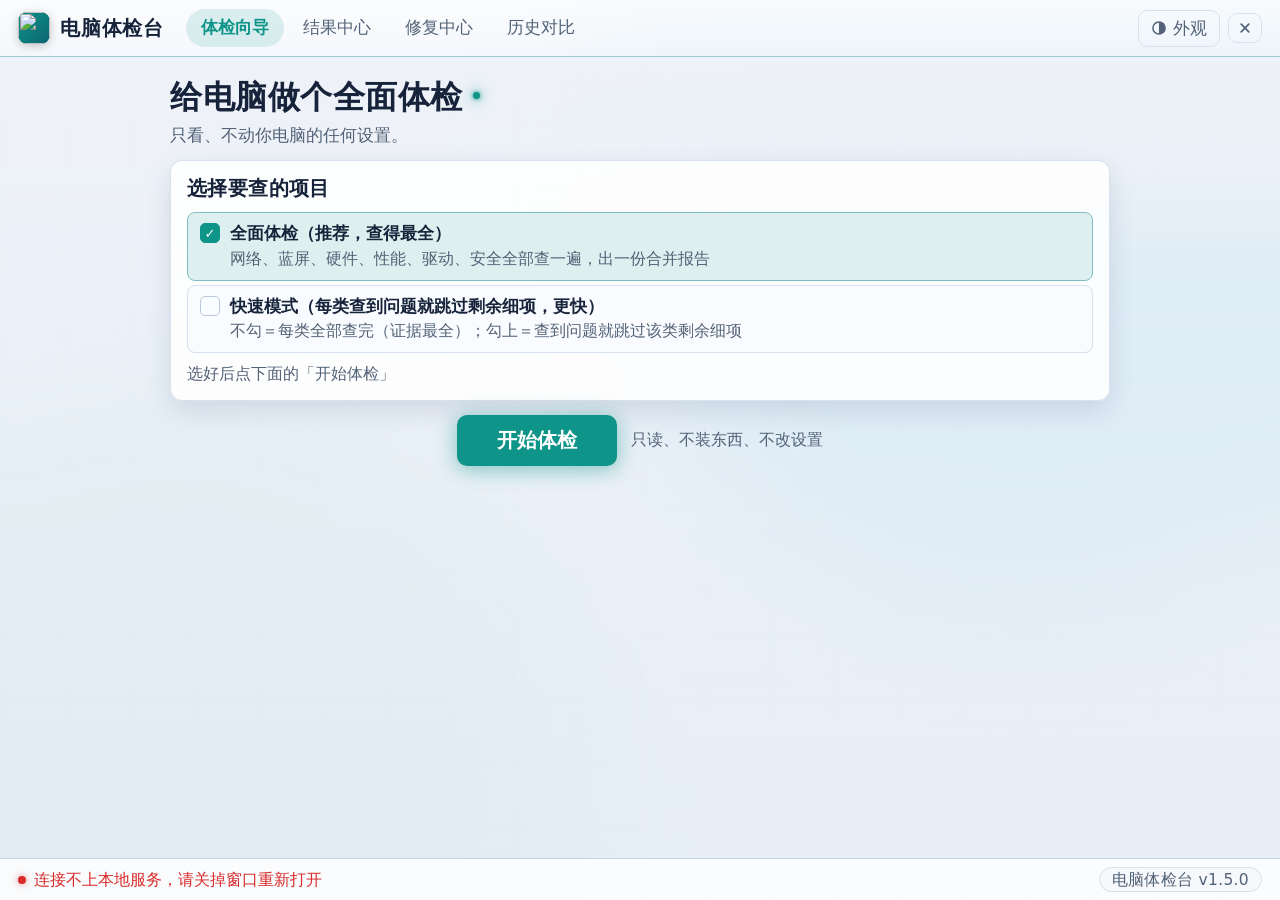
==== commit d4fa9d6d: "feat: 新增安全体检树（Defender/排除项/UAC/防火墙/BitLocker/计划任务 8 项） - trees/security.yaml：第六棵体检树（Defender 防病毒+系统加" ====
--- a/diag-lite/ui/index.html
+++ b/diag-lite/ui/index.html
@@ -89,7 +89,7 @@
           <span class="box"></span>
           <span class="txt"><b data-i18n="chrome.all_name">全面体检（推荐，查得最全）</b><small id="chk-all-tip" data-i18n="chrome.all_tip">网络、蓝屏、硬件、性能、驱动全部查一遍，出一份合并报告</small></span>
         </label>
-        <!-- 五棵单树由 app.js 按 /api/meta 注入 -->
+        <!-- 单树选项由 app.js 按 /api/meta 注入 -->
       </div>
       <label class="check-item fast" id="chk-fast-item">
         <input type="checkbox" id="chk-fast">
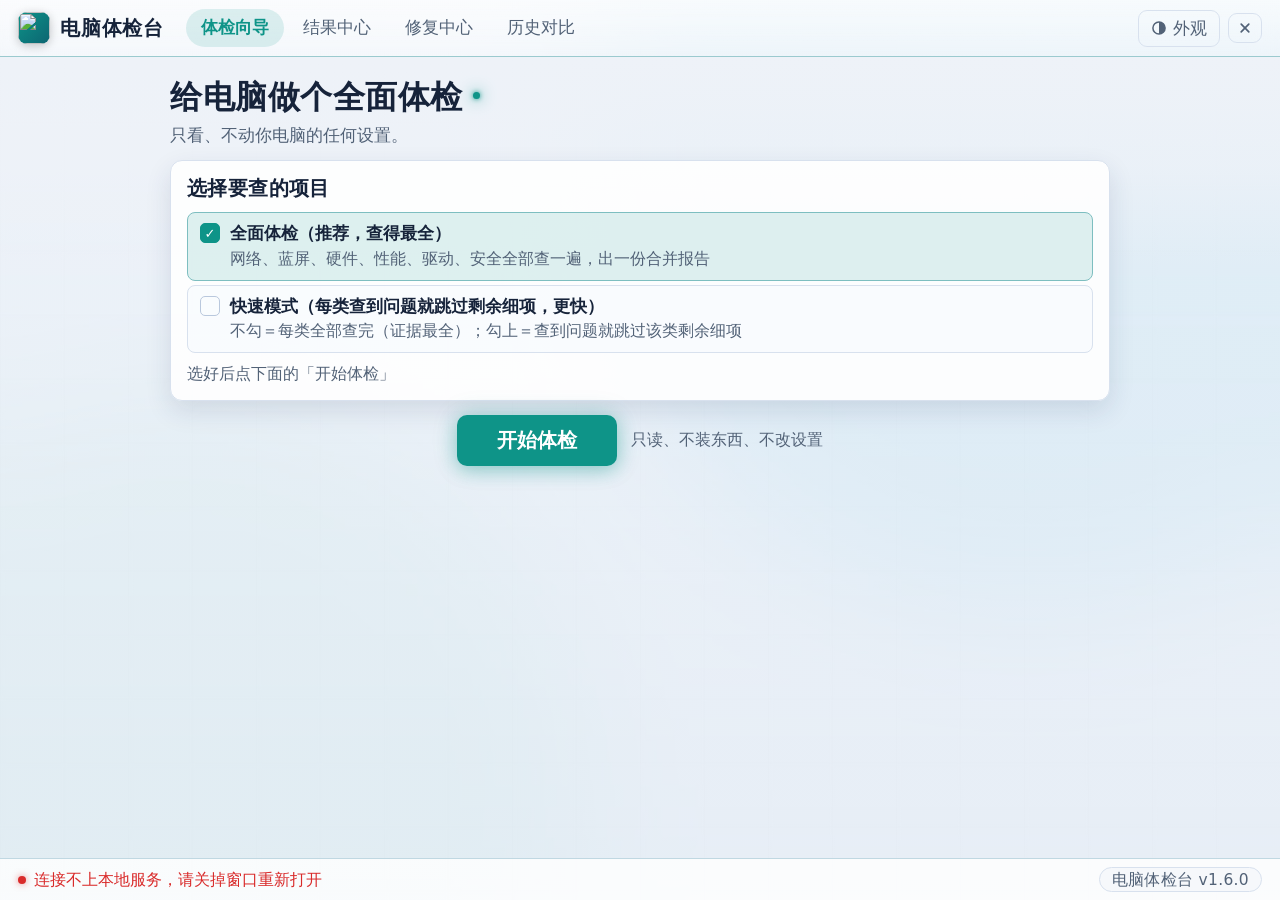
==== commit 182a4551: "release: v1.6.0 收口——版本串全仓同步+build/iss/lite 附带件+CHANGELOG 摘要" ====
--- a/diag-lite/ui/index.html
+++ b/diag-lite/ui/index.html
@@ -214,7 +214,7 @@
 
 <footer class="statusbar">
   <span id="status-left" data-state="idle" data-i18n="chrome.status_ready">就绪</span>
-  <span id="status-right"><span class="ver-chip">电脑体检台 v1.5.0</span></span>
+  <span id="status-right"><span class="ver-chip">电脑体检台 v1.6.0</span></span>
 </footer>
 
 <!-- 关闭确认弹层（网页内弹层，不用同步模态框） -->
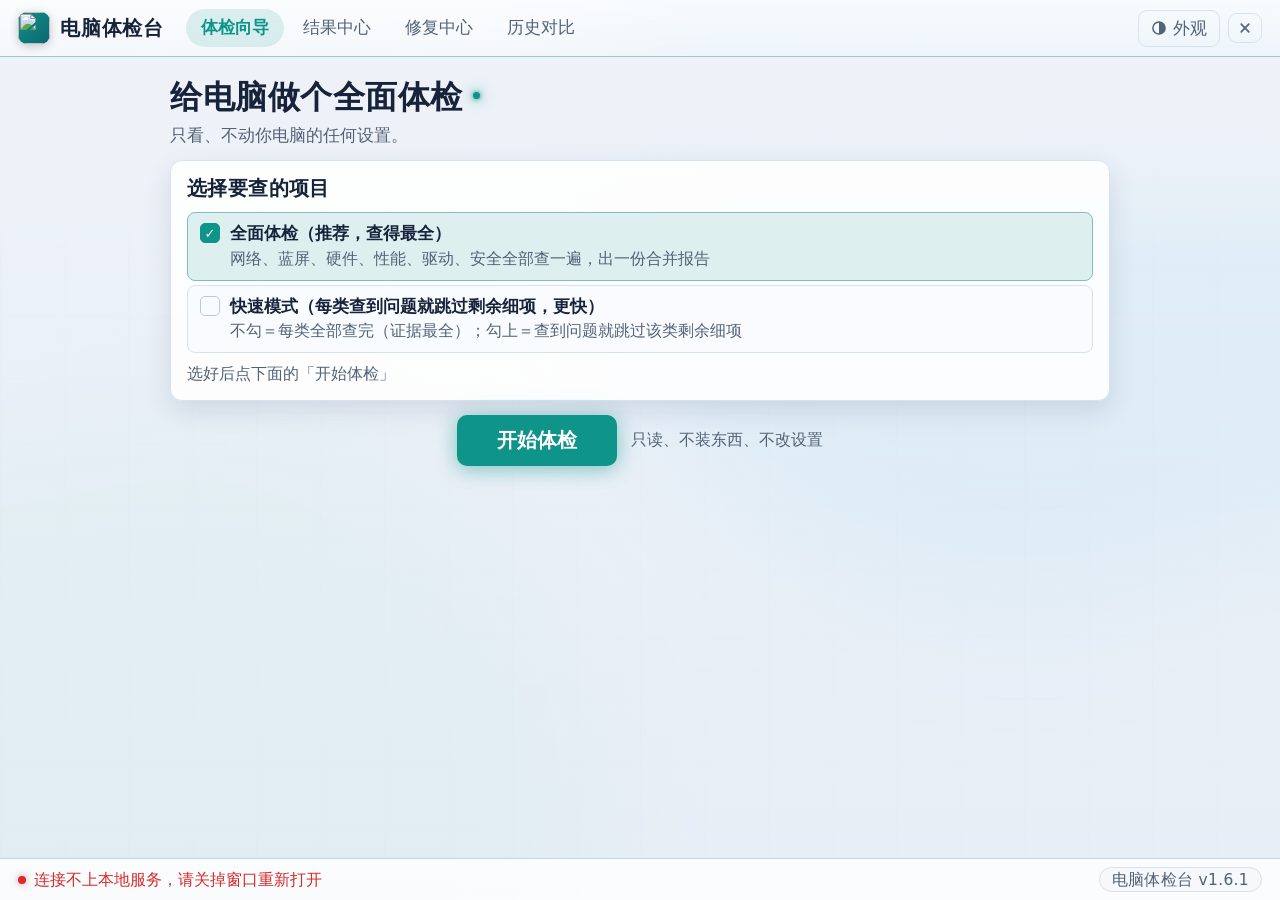
==== commit ddfcc711: "feat: 体检项目自由组合（勾 2-5 类合并报告）+跑完取消后表单解锁+后台保活+历史任意互比+进度词汇统一+结果页布局保护" ====
--- a/diag-lite/ui/index.html
+++ b/diag-lite/ui/index.html
@@ -198,8 +198,8 @@
     <div class="card" id="hist-compare-card" hidden>
       <div class="card-title" data-i18n="chrome.cmp_title">两次对比</div>
       <div class="cmp-pick">
-        <label class="cmp-lab"><span data-i18n="chrome.cmp_old">较早一次</span><select id="cmp-old"></select></label>
-        <label class="cmp-lab"><span data-i18n="chrome.cmp_new">较近一次</span><select id="cmp-new"></select></label>
+        <label class="cmp-lab"><span data-i18n="chrome.cmp_old">前一份</span><select id="cmp-old"></select></label>
+        <label class="cmp-lab"><span data-i18n="chrome.cmp_new">后一份</span><select id="cmp-new"></select></label>
         <button class="btn" id="btn-compare" data-i18n="chrome.cmp_btn">对比</button>
       </div>
       <div id="cmp-out" class="cmp-out"></div>
@@ -214,7 +214,7 @@
 
 <footer class="statusbar">
   <span id="status-left" data-state="idle" data-i18n="chrome.status_ready">就绪</span>
-  <span id="status-right"><span class="ver-chip">电脑体检台 v1.6.0</span></span>
+  <span id="status-right"><span class="ver-chip">电脑体检台 v1.6.1</span></span>
 </footer>
 
 <!-- 关闭确认弹层（网页内弹层，不用同步模态框） -->
--- a/diag-lite/ui/style.css
+++ b/diag-lite/ui/style.css
@@ -506,12 +506,13 @@
   -webkit-backdrop-filter: blur(20px); backdrop-filter: blur(20px);
 }
 
-/* 结果页贴一屏：页眉/工具条固定，左清单与右详情各自滚动，不被状态栏盖住 */
-#view-results.active { display: flex; flex-direction: column; overflow: hidden; padding-bottom: 12px; }
-#view-results > .verdict-banner, #view-results > .empty-state { flex: none; }
+/* 结果页贴一屏：页眉/工具条固定，左清单与右详情各自滚动，不被状态栏盖住；
+   内容真超一屏时（如先修卡+长问题清单）允许本页滚动兜底，不裁掉底部 */
+#view-results.active { display: flex; flex-direction: column; overflow: auto; padding-bottom: 12px; }
+#view-results > .verdict-banner, #view-results > .empty-state, #view-results > .first-fix, #view-results > .delta-bar { flex: none; }
 #results-body { flex: 1; min-height: 0; width: 100%; display: flex; flex-direction: column; }
 #results-body > .results-bar { flex: none; }
-#results-body > .split { flex: 1; min-height: 0; align-items: stretch; }
+#results-body > .split { flex: 1; min-height: 340px; align-items: stretch; }
 #results-body > .split > .tree-card { max-height: none; }
 #results-body > .split > .detail { min-height: 0; overflow-y: auto; }
 #results-body > .glossary { flex: none; margin: 10px 0 0; }
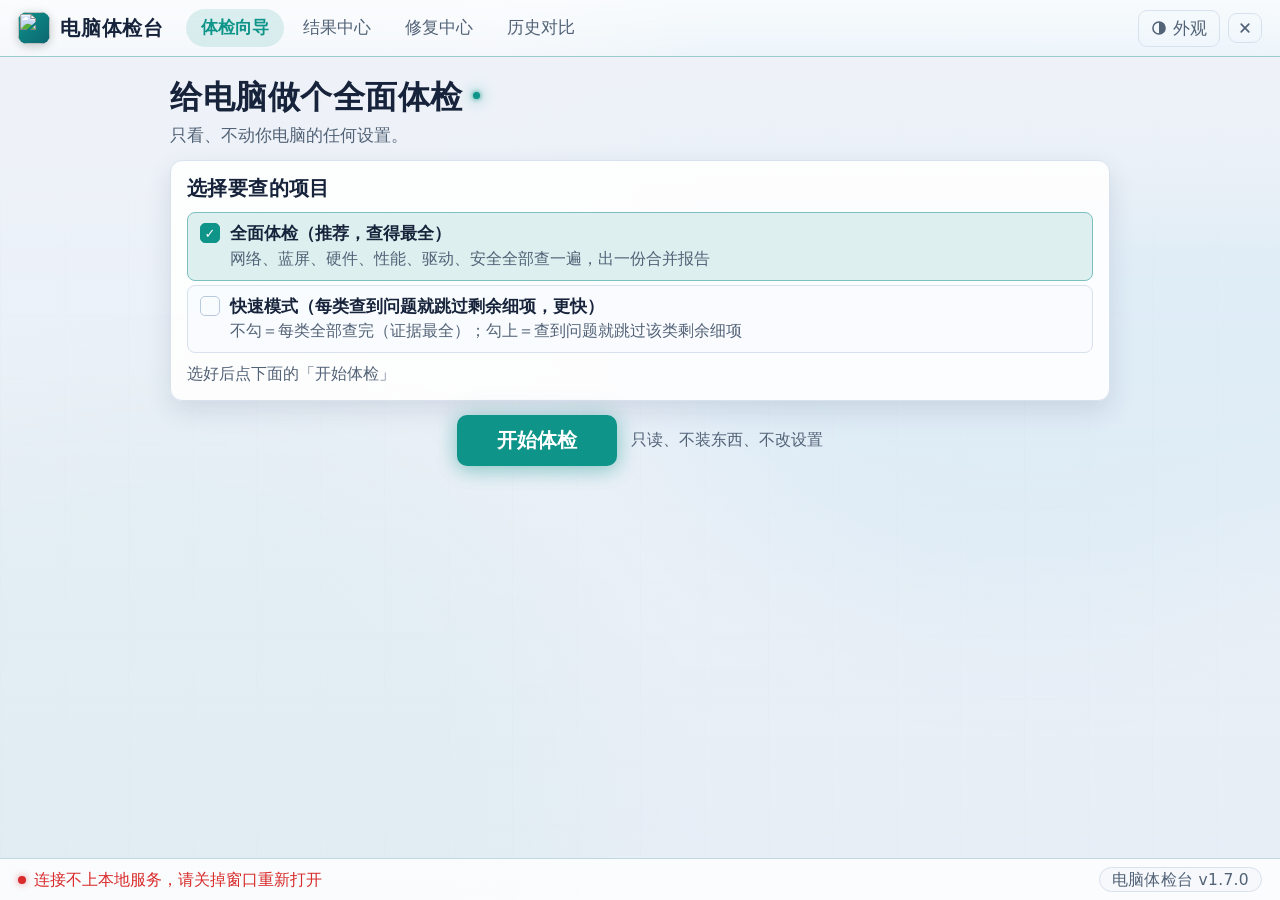
==== commit 863bdcd6: "release: v1.7.0 发版收口——版本串 26 处全仓同步（engine/server/app.js/index.html 四真源+tests 断言 3 处+build/iss+README" ====
--- a/diag-lite/ui/index.html
+++ b/diag-lite/ui/index.html
@@ -214,7 +214,7 @@
 
 <footer class="statusbar">
   <span id="status-left" data-state="idle" data-i18n="chrome.status_ready">就绪</span>
-  <span id="status-right"><span class="ver-chip">电脑体检台 v1.6.1</span></span>
+  <span id="status-right"><span class="ver-chip">电脑体检台 v1.7.0</span></span>
 </footer>
 
 <!-- 关闭确认弹层（网页内弹层，不用同步模态框） -->
--- a/diag-lite/ui/style.css
+++ b/diag-lite/ui/style.css
@@ -179,7 +179,7 @@
 }
 .menu-title { font-size: var(--fs-1); color: var(--dim); letter-spacing: 1px; margin-bottom: 10px; }
 .menu-row { display: flex; align-items: center; gap: 10px; margin-bottom: 12px; }
-.menu-label { font-size: var(--fs-1); color: var(--dim); width: 52px; flex: none; }
+.menu-label { font-size: var(--fs-1); color: var(--dim); min-width: 52px; flex: none; } /* 定宽改 min-width：中文两字不变形，英文单词（Language 等）自适应不裁字 */
 .menu-sep { height: 1px; background: var(--line); margin: 6px 0 8px; }
 .menu-item {
   appearance: none; display: block; width: 100%; text-align: left;
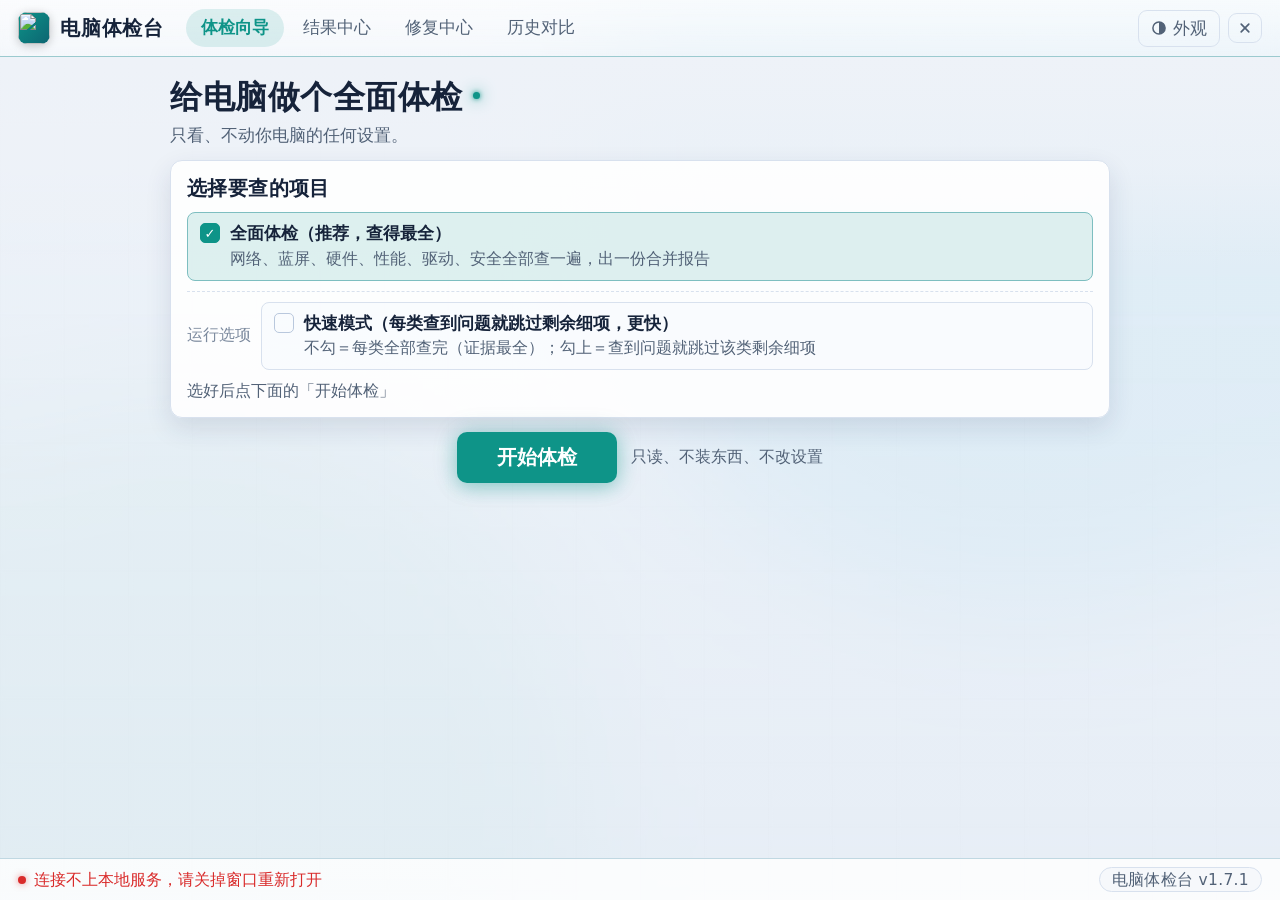
==== commit 5f9c3512: "修: v1.7.1 体验修批——①浅色主题运行态进度条隐形修复(running 态改双图层叠加,流光不再整体顶掉强调色色层)+浅色六强调色全套补齐白底可辨加深变体(blue 此前连规则都没有);②ui" ====
--- a/diag-lite/ui/index.html
+++ b/diag-lite/ui/index.html
@@ -91,11 +91,15 @@
         </label>
         <!-- 单树选项由 app.js 按 /api/meta 注入 -->
       </div>
-      <label class="check-item fast" id="chk-fast-item">
-        <input type="checkbox" id="chk-fast">
-        <span class="box"></span>
-        <span class="txt"><b data-i18n="chrome.fast_name">快速模式（每类查到问题就跳过剩余细项，更快）</b><small data-i18n="chrome.fast_tip">不勾＝每类全部查完（证据最全）；勾上＝查到问题就跳过该类剩余细项</small></span>
-      </label>
+      <!-- v1.7.1：快速模式独立「运行选项」行——与勾选格视觉分离，不再像与全面体检二选一 -->
+      <div class="run-opts" id="run-opts">
+        <span class="run-opts-label" data-i18n="chrome.run_opts">运行选项</span>
+        <label class="check-item fast" id="chk-fast-item">
+          <input type="checkbox" id="chk-fast">
+          <span class="box"></span>
+          <span class="txt"><b data-i18n="chrome.fast_name">快速模式（每类查到问题就跳过剩余细项，更快）</b><small data-i18n="chrome.fast_tip">不勾＝每类全部查完（证据最全）；勾上＝查到问题就跳过该类剩余细项</small></span>
+        </label>
+      </div>
       <div class="hint" id="sel-hint" data-i18n="chrome.sel_hint">选好后点下面的「开始体检」</div>
     </div>
     <div class="cta-row">
@@ -214,7 +218,7 @@
 
 <footer class="statusbar">
   <span id="status-left" data-state="idle" data-i18n="chrome.status_ready">就绪</span>
-  <span id="status-right"><span class="ver-chip">电脑体检台 v1.7.0</span></span>
+  <span id="status-right"><span class="ver-chip">电脑体检台 v1.7.1</span></span>
 </footer>
 
 <!-- 关闭确认弹层（网页内弹层，不用同步模态框） -->
--- a/diag-lite/ui/style.css
+++ b/diag-lite/ui/style.css
@@ -58,15 +58,18 @@
 }
 
 html[data-accent="cyan"]   { --accent: #2dd4bf; --accent-soft: rgba(45, 212, 191, .14); --accent-ink: #03211c; }
+html[data-accent="blue"]   { --accent: #4cc2ff; --accent-soft: rgba(76, 194, 255, .14); --accent-ink: #04121f; }
 html[data-accent="green"]  { --accent: #3fd68f; --accent-soft: rgba(63, 214, 143, .14); --accent-ink: #04241a; }
 html[data-accent="violet"] { --accent: #a78bfa; --accent-soft: rgba(167, 139, 250, .16); --accent-ink: #170a2e; }
 html[data-accent="orange"] { --accent: #ffb35c; --accent-soft: rgba(255, 179, 92, .16); --accent-ink: #241202; }
 html[data-accent="pink"]   { --accent: #ff7b9c; --accent-soft: rgba(255, 123, 156, .16); --accent-ink: #26060f; }
+/* 浅色主题全套加深变体（v1.7.1 补齐六色）：白底可辨，进度条/强调边/勾选框不再近白隐形 */
 html[data-theme="light"][data-accent="cyan"]   { --accent: #0e9488; --accent-soft: rgba(14, 148, 136, .13); --accent-ink: #ffffff; }
-html[data-theme="light"][data-accent="green"]  { --accent-ink: #ffffff; }
-html[data-theme="light"][data-accent="violet"] { --accent-ink: #ffffff; }
-html[data-theme="light"][data-accent="orange"] { --accent-ink: #2a1604; }
-html[data-theme="light"][data-accent="pink"]   { --accent-ink: #ffffff; }
+html[data-theme="light"][data-accent="blue"]   { --accent: #0a6ebd; --accent-soft: rgba(10, 110, 189, .13); --accent-ink: #ffffff; }
+html[data-theme="light"][data-accent="green"]  { --accent: #0f8a52; --accent-soft: rgba(15, 138, 82, .13); --accent-ink: #ffffff; }
+html[data-theme="light"][data-accent="violet"] { --accent: #6d28d9; --accent-soft: rgba(109, 40, 217, .13); --accent-ink: #ffffff; }
+html[data-theme="light"][data-accent="orange"] { --accent: #b45309; --accent-soft: rgba(180, 83, 9, .13); --accent-ink: #ffffff; }
+html[data-theme="light"][data-accent="pink"]   { --accent: #d6336c; --accent-soft: rgba(214, 51, 108, .13); --accent-ink: #ffffff; }
 
 /* 字号四档 + 内容列宽（其它尺寸一律引用变量，不再散落 px） */
 :root {
@@ -284,7 +287,11 @@
 .check-item:has(input:checked) { border-color: color-mix(in srgb, var(--accent) 45%, var(--line)); }
 .check-item.all { grid-column: 1 / -1; background: var(--accent-soft); border-color: color-mix(in srgb, var(--accent) 35%, var(--line)); }
 #check-grid > .tree-item:last-child { grid-column: 1 / -1; }
-.check-item.fast { margin-top: 4px; width: 100%; }
+.check-item.fast { margin-top: 0; width: 100%; }
+/* v1.7.1：快速模式独立「运行选项」行（虚线与勾选格分隔，小标签点明性质=运行方式而非检查项目） */
+.run-opts { margin-top: 10px; padding-top: 10px; border-top: 1px dashed var(--line); display: flex; align-items: center; gap: 10px; }
+.run-opts-label { flex: none; font-size: var(--fs-1); color: var(--faint); white-space: nowrap; }
+.run-opts .check-item.fast { flex: 1; min-width: 0; }
 .check-item.disabled { opacity: .55; cursor: default; }
 .check-item.disabled:hover { border-color: var(--line); background: transparent; }
 .check-item input { position: absolute; opacity: 0; pointer-events: none; }
@@ -344,8 +351,11 @@
   transition: width .3s ease;
 }
 .running .progress-fill {
-  background-image: linear-gradient(110deg, rgba(255,255,255,.28) 25%, transparent 40%, rgba(255,255,255,.28) 60%);
-  background-size: 220% 100%;
+  /* 双图层叠加：流光层在前、强调色色层在后——只写流光会整体顶掉基态色层（浅色主题白叠白=进度条隐形，v1.7.1 修） */
+  background-image:
+    linear-gradient(110deg, rgba(255,255,255,.28) 25%, transparent 40%, rgba(255,255,255,.28) 60%),
+    linear-gradient(90deg, color-mix(in srgb, var(--accent) 55%, #0a4a5e), var(--accent) 70%, color-mix(in srgb, var(--accent) 72%, #ffffff));
+  background-size: 220% 100%, 100% 100%;
   animation: sheen 1.3s linear infinite;
 }
 @keyframes sheen { from { background-position: 130% 0; } to { background-position: -90% 0; } }
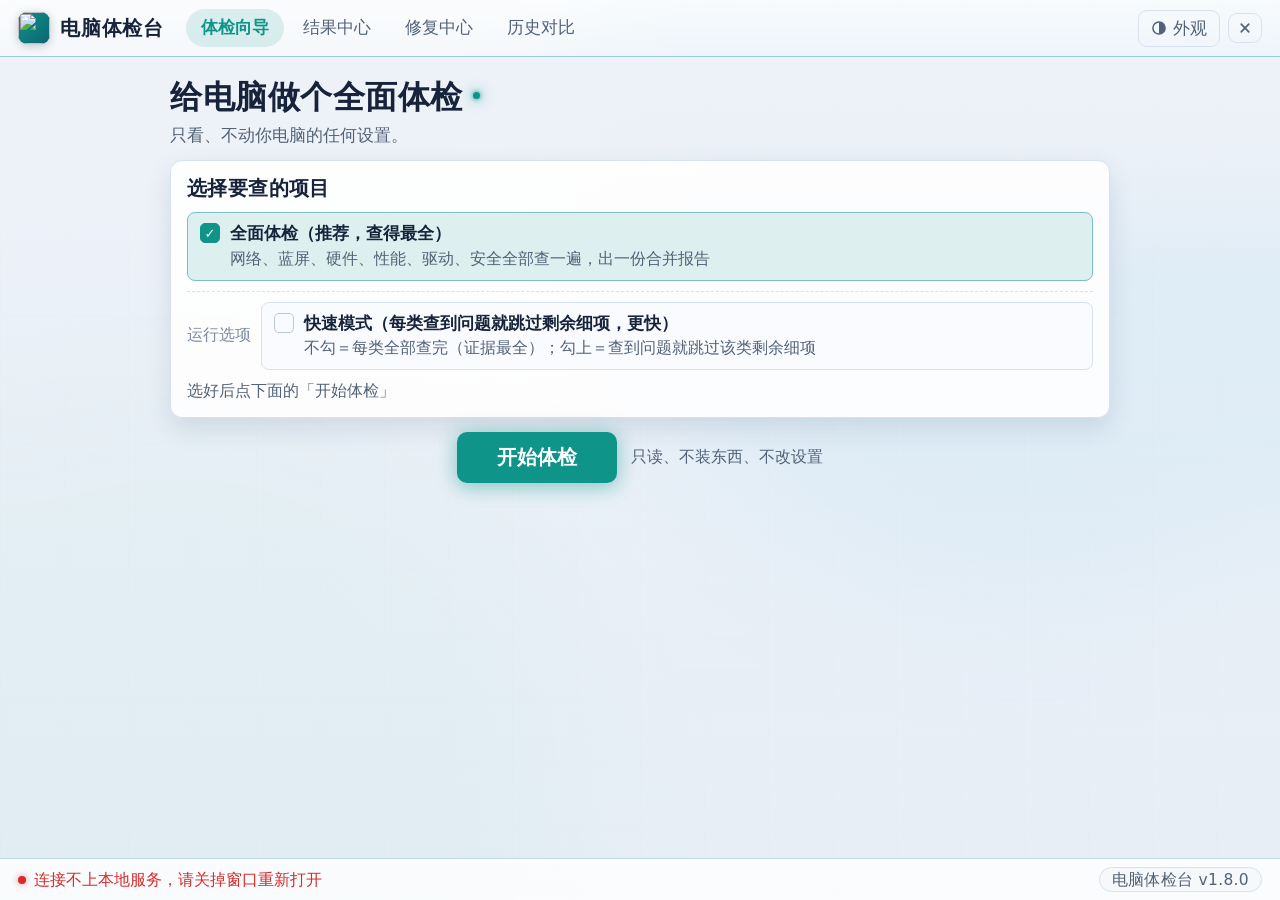
==== commit 37d0e263: "发: v1.8.0 版本收口——版本串 15 文件全链 bump(四真源+tests 断言 3 处+build/iss+README×2+diag-lite 全套,历史注释不动)+CHANGELOG " ====
--- a/diag-lite/ui/index.html
+++ b/diag-lite/ui/index.html
@@ -218,7 +218,7 @@
 
 <footer class="statusbar">
   <span id="status-left" data-state="idle" data-i18n="chrome.status_ready">就绪</span>
-  <span id="status-right"><span class="ver-chip">电脑体检台 v1.7.1</span></span>
+  <span id="status-right"><span class="ver-chip">电脑体检台 v1.8.0</span></span>
 </footer>
 
 <!-- 关闭确认弹层（网页内弹层，不用同步模态框） -->
--- a/diag-lite/ui/style.css
+++ b/diag-lite/ui/style.css
@@ -958,3 +958,38 @@
 .trend-bar i.bad { background: var(--bad, #ff7d7d); }
 .trend-bar i.ok { background: var(--ok, #56d29c); }
 .trend-val { min-width: 28px; text-align: right; font-weight: 600; }
+
+/* ===== v1.8 处置分层：档位徽章+recon 侦察对号表（颜色全走主题变量，深浅自适配） ===== */
+.disp-chip {
+  flex: none; font-size: var(--fs-1); font-weight: 600; border-radius: 999px; padding: 1px 9px;
+  border: 1px solid var(--line); background: var(--panel-2); color: var(--dim); white-space: nowrap;
+}
+.disp-auto   { color: var(--pass); border-color: color-mix(in srgb, var(--pass) 45%, var(--line)); background: color-mix(in srgb, var(--pass) 9%, var(--panel-2)); }
+.disp-semi   { color: var(--accent); border-color: color-mix(in srgb, var(--accent) 45%, var(--line)); background: var(--accent-soft); }
+.disp-wizard { color: var(--yellow); border-color: color-mix(in srgb, var(--yellow) 45%, var(--line)); background: color-mix(in srgb, var(--yellow) 9%, var(--panel-2)); }
+.disp-manual { color: var(--dim); }
+.disp-watch  { color: var(--faint); border-style: dashed; }
+.lv-tag.recon { color: var(--accent); border-color: color-mix(in srgb, var(--accent) 45%, var(--line)); background: var(--accent-soft); }
+.recon-table {
+  margin-top: 10px; padding: 10px 13px; border-radius: 8px;
+  background: var(--panel-2); border: 1px solid var(--line);
+  font-size: var(--fs-1); line-height: 1.7;
+}
+.recon-cap { color: var(--dim); font-weight: 600; letter-spacing: .3px; margin-bottom: 5px; }
+.recon-row {
+  display: flex; align-items: baseline; gap: 10px; flex-wrap: wrap;
+  padding: 3px 0; border-bottom: 1px solid color-mix(in srgb, var(--line) 60%, transparent);
+  overflow-wrap: anywhere;
+}
+.recon-row:last-of-type { border-bottom: none; }
+.recon-row b { font-family: var(--mono); min-width: 130px; }
+.recon-row > span:nth-of-type(1) { min-width: 130px; color: var(--dim); }
+.recon-row > span:nth-of-type(2) { flex: 1 1 160px; color: var(--dim); }
+.recon-row.recon-residue b { color: var(--fail); }
+.recon-tag {
+  flex: none; font-weight: 700; border-radius: 5px; padding: 0 7px;
+  color: var(--fail); border: 1px solid color-mix(in srgb, var(--fail) 45%, var(--line));
+  background: color-mix(in srgb, var(--fail) 10%, transparent);
+}
+.recon-apps { margin-top: 6px; color: var(--text); }
+.recon-note { margin-top: 6px; color: var(--faint); }
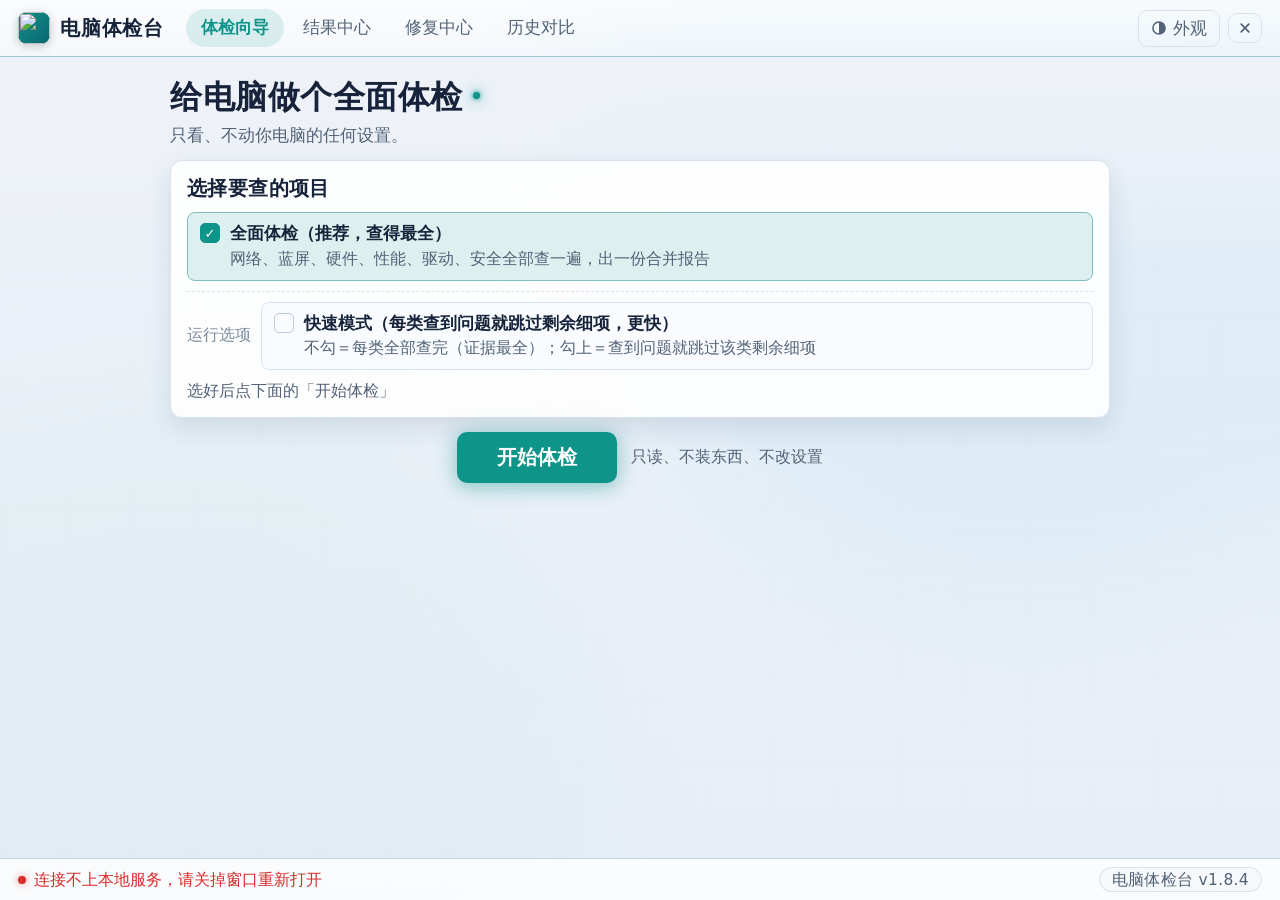
==== commit 582e1d9d: "发: v1.8.4 修批收口——1028 全仓审查四实锤修复:①恢复态完整报告按钮(server /api/reports/list 附 hasHtml+app.js 消费,旧实现 json 列表找 " ====
--- a/diag-lite/ui/index.html
+++ b/diag-lite/ui/index.html
@@ -218,7 +218,7 @@
 
 <footer class="statusbar">
   <span id="status-left" data-state="idle" data-i18n="chrome.status_ready">就绪</span>
-  <span id="status-right"><span class="ver-chip">电脑体检台 v1.8.0</span></span>
+  <span id="status-right"><span class="ver-chip">电脑体检台 v1.8.4</span></span>
 </footer>
 
 <!-- 关闭确认弹层（网页内弹层，不用同步模态框） -->
--- a/diag-lite/ui/style.css
+++ b/diag-lite/ui/style.css
@@ -411,6 +411,13 @@
   padding: 10px 16px; border-left: 4px solid var(--accent);
 }
 
+/* 快照恢复横幅（v1.8.3）：重开软件恢复上次体检结果时置顶标注「非本次实跑」 */
+.restore-bar {
+  margin-bottom: 10px; padding: 10px 16px; border-left: 4px solid var(--accent);
+  background: color-mix(in srgb, var(--accent) 10%, transparent);
+  font-size: var(--fs-2); font-weight: 600; color: var(--dim);
+}
+
 /* 先修这个（v1.4.0）：根因关联行动区——合并项+单项行动，按收益÷风险×把握排序 */
 .first-fix { border-left: 4px solid var(--accent); }
 .ff-intro { font-size: var(--fs-2); color: var(--dim); line-height: 1.5; margin: 2px 0 10px; }
